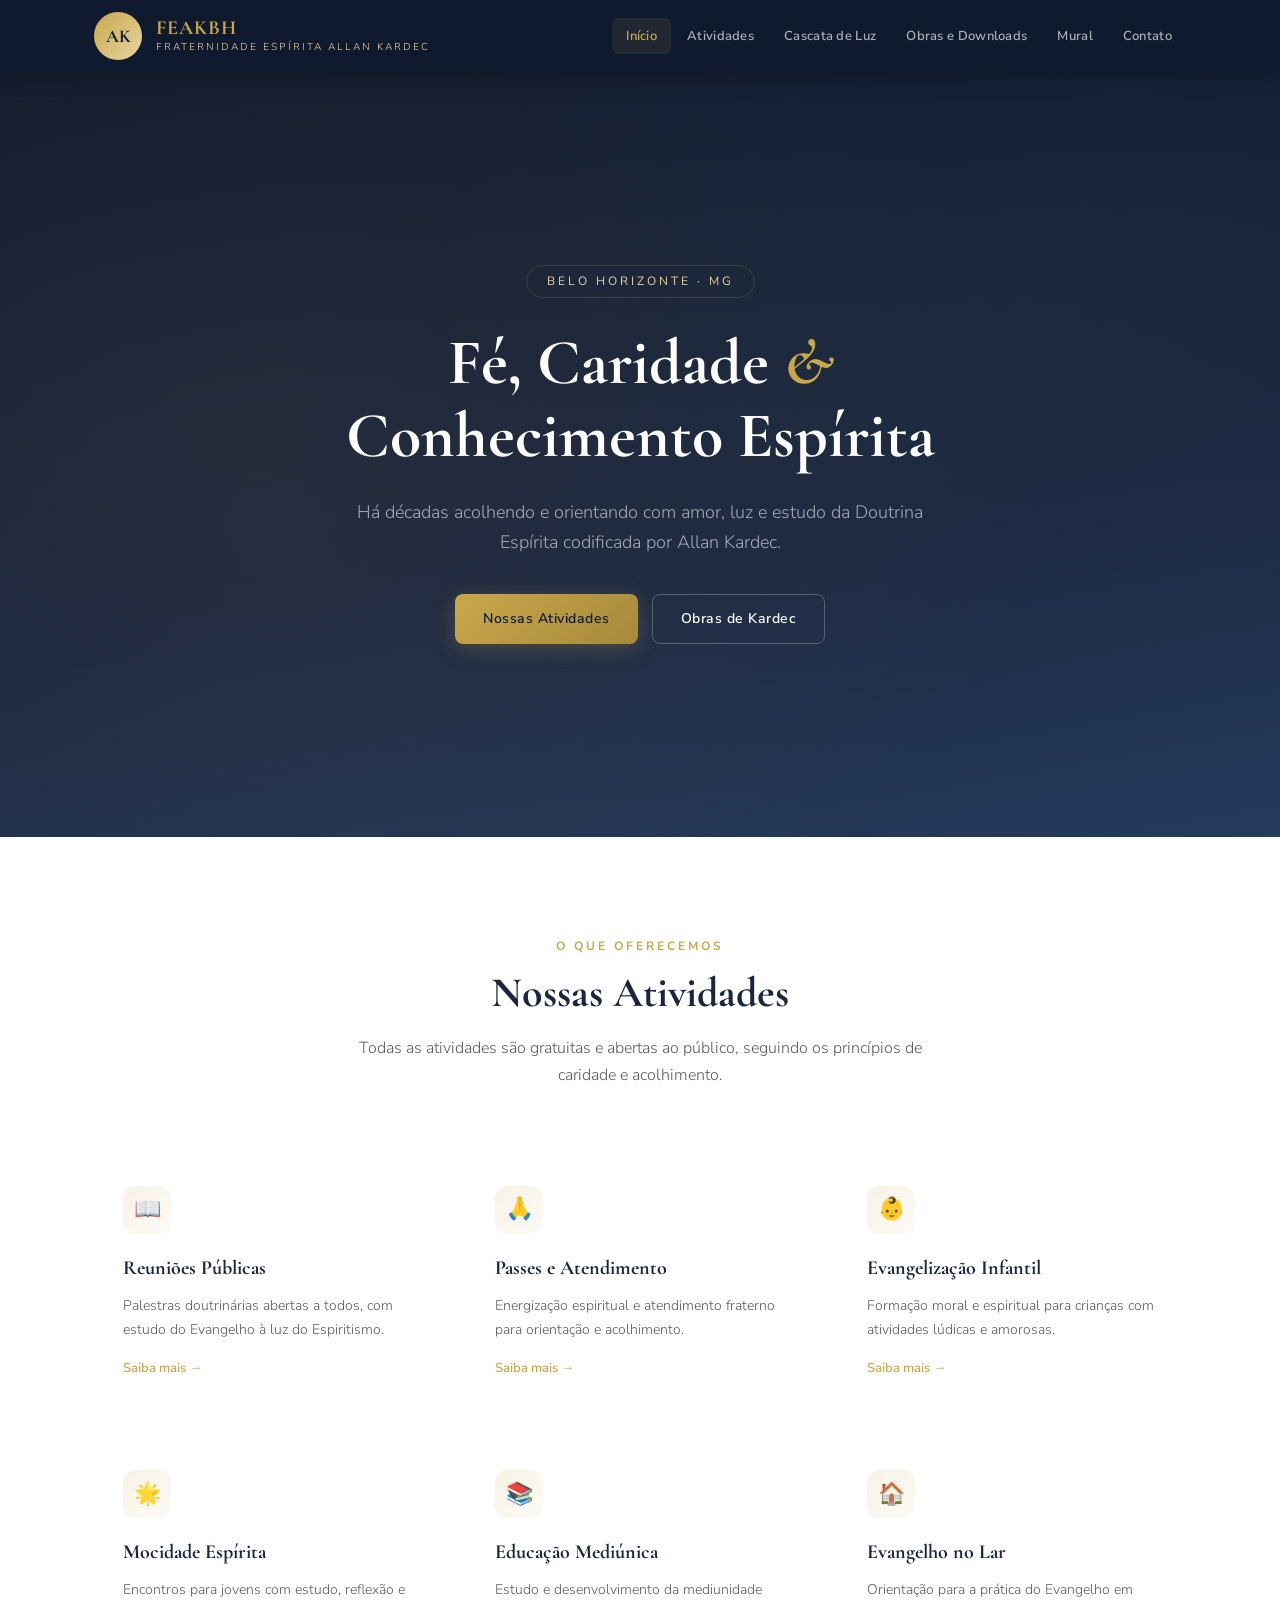
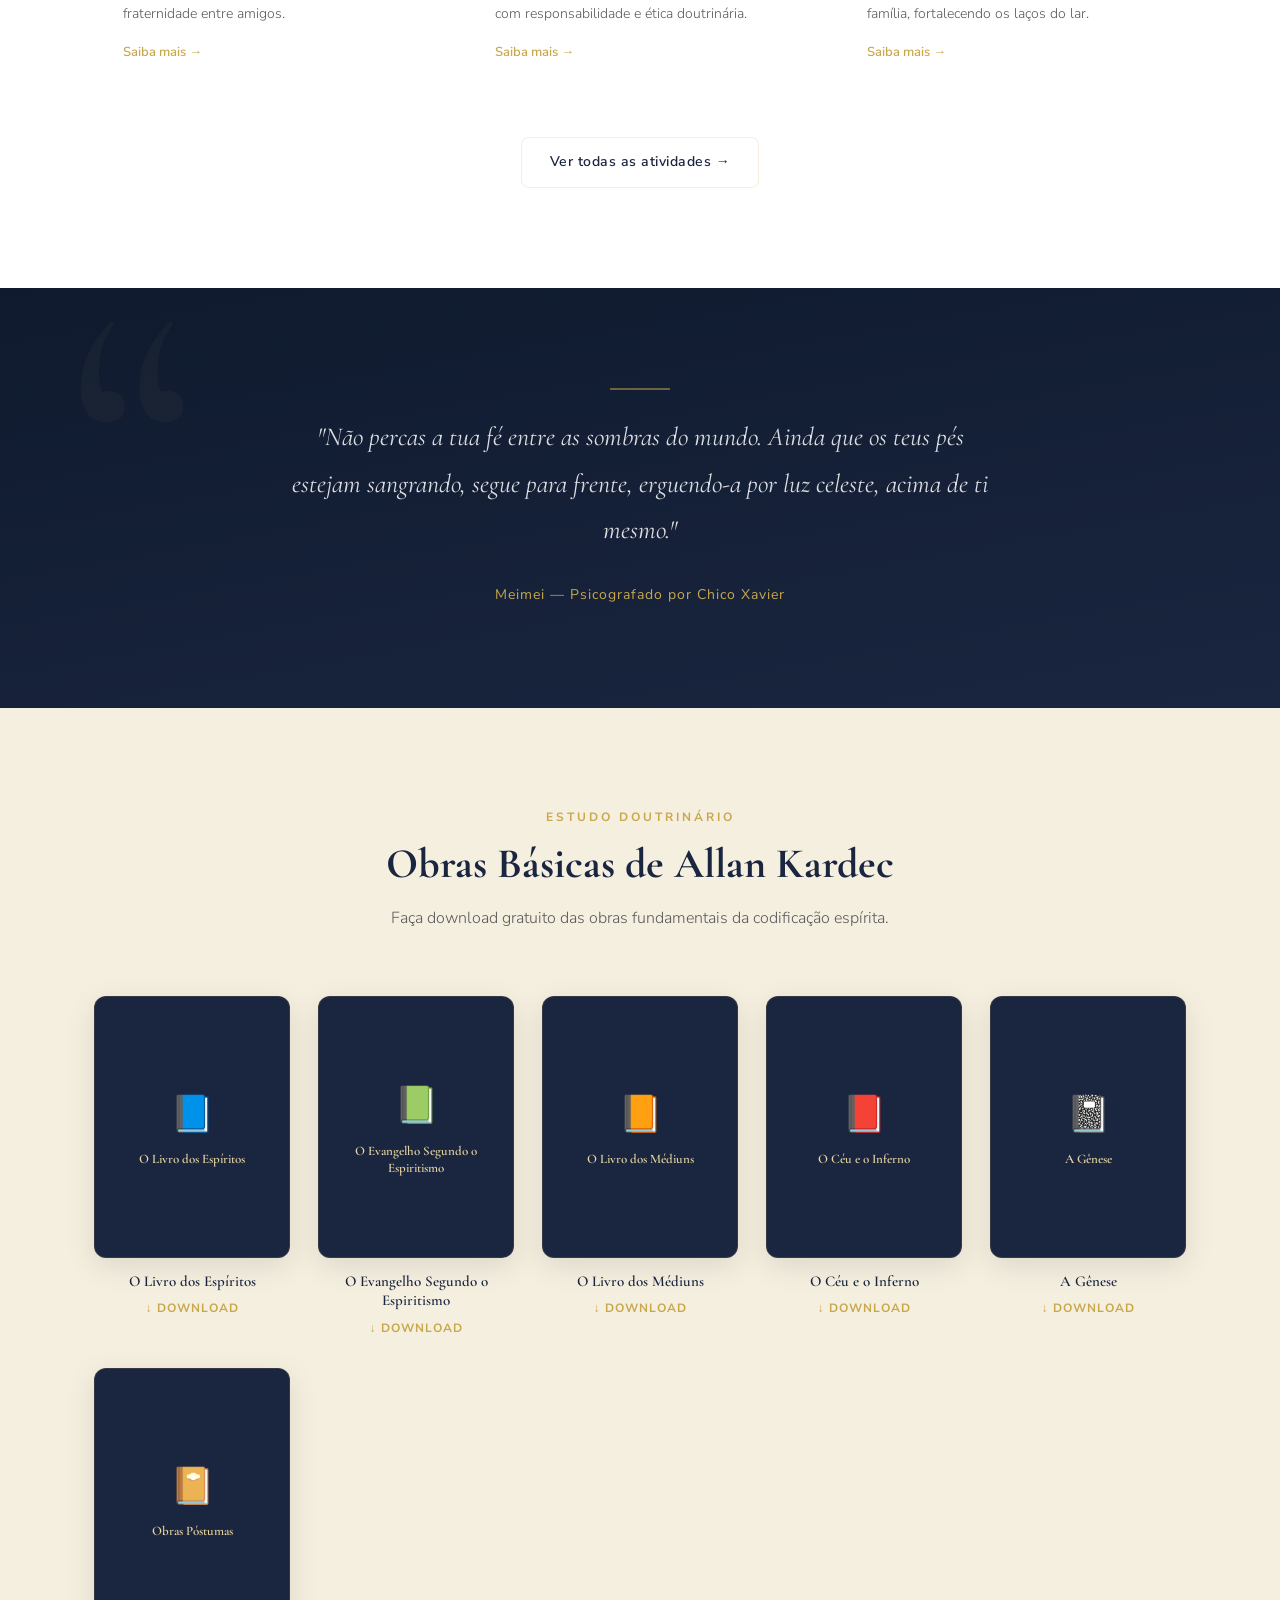
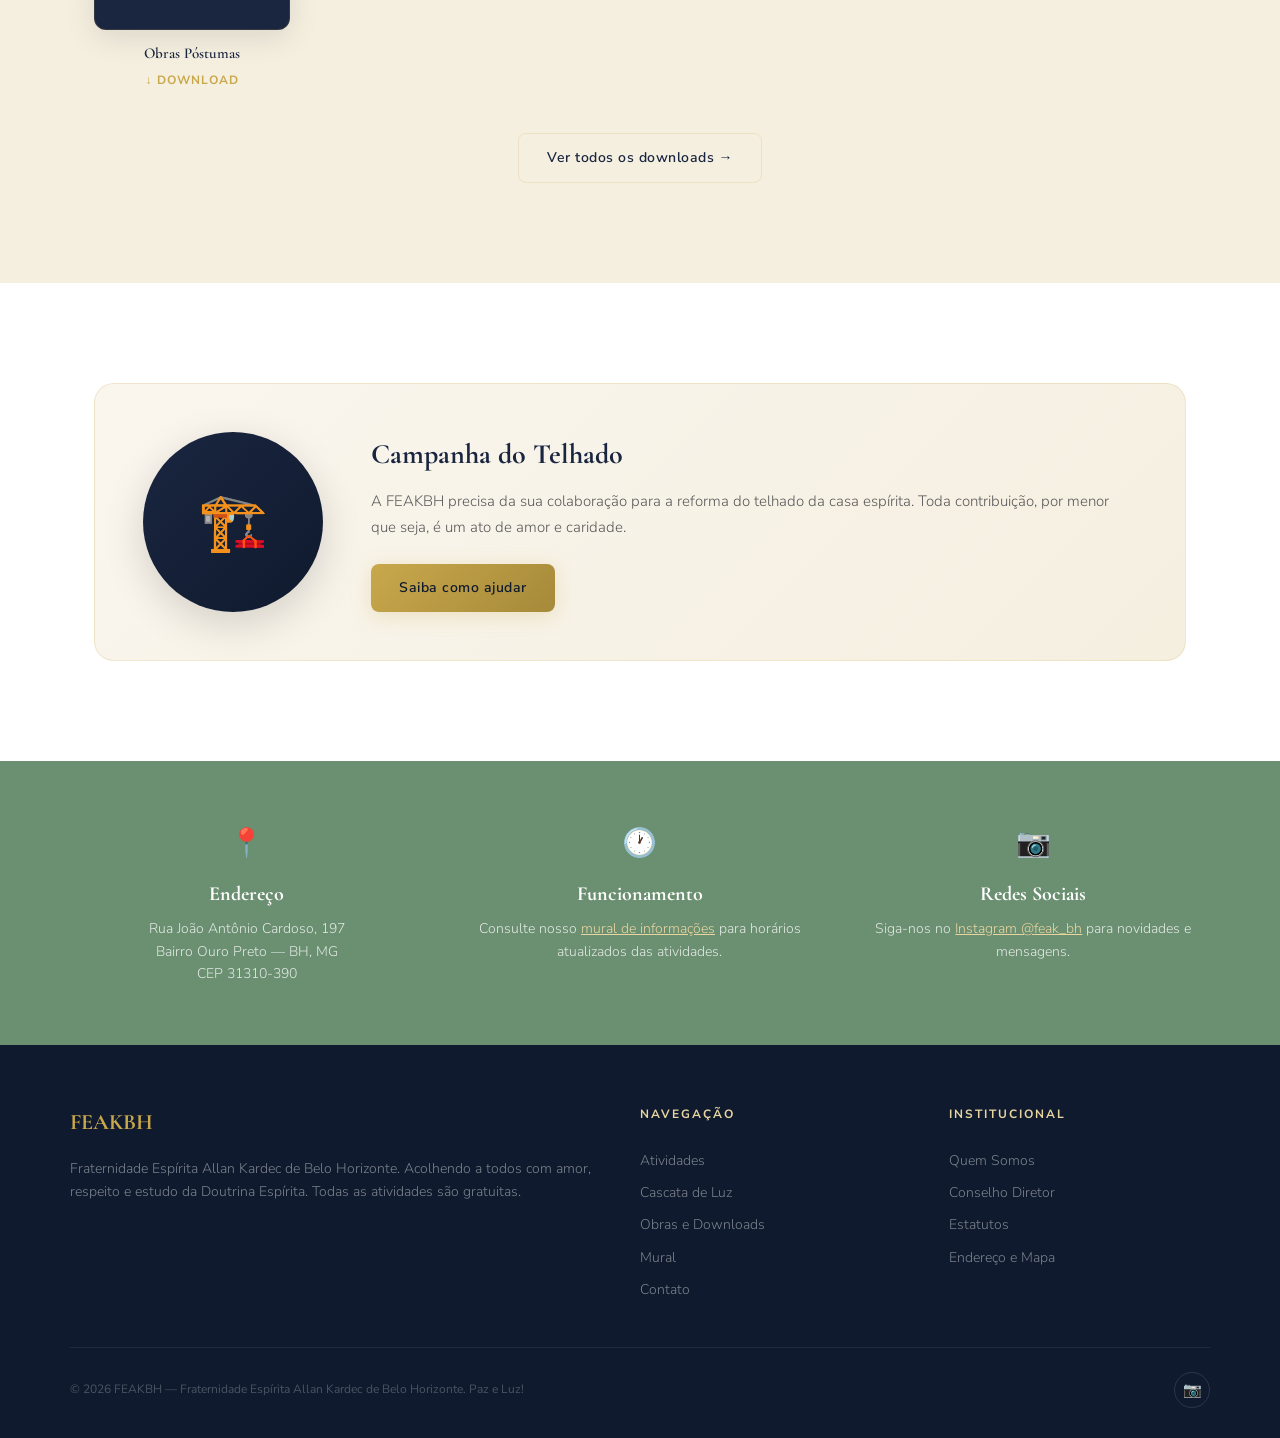
==== feakbh-site/index.html @ 579a1934 "Add files via upload" ====
<!DOCTYPE html>
<html lang="pt-BR">
<head>
  <meta charset="UTF-8">
  <meta name="viewport" content="width=device-width, initial-scale=1.0">
  <title>FEAKBH - Fraternidade Espírita Allan Kardec</title>
  <meta name="description" content="Fraternidade Espírita Allan Kardec de Belo Horizonte. Atividades gratuitas, estudo doutrinário, passes, atendimento fraterno e muito mais.">
  <link rel="stylesheet" href="css/style.css">
</head>
<body>

  <!-- HEADER -->
  <header>
    <div class="header-inner">
      <div class="logo-area">
        <a href="index.html">
          <div class="logo-circle">AK</div>
          <div class="logo-text">
            <h1>FEAKBH</h1>
            <span>Fraternidade Espírita Allan Kardec</span>
          </div>
        </a>
      </div>
      <nav class="nav-desktop">
        <a href="index.html" class="active">Início</a>
        <a href="pages/atividades.html">Atividades</a>
        <a href="pages/cascata-de-luz.html">Cascata de Luz</a>
        <a href="pages/downloads.html">Obras e Downloads</a>
        <a href="pages/mural.html">Mural</a>
        <a href="pages/contato.html">Contato</a>
      </nav>
      <button class="nav-toggle" aria-label="Menu">☰</button>
    </div>
    <nav class="nav-mobile">
      <a href="index.html">Início</a>
      <a href="pages/atividades.html">Atividades</a>
      <a href="pages/cascata-de-luz.html">Cascata de Luz</a>
      <a href="pages/downloads.html">Obras e Downloads</a>
      <a href="pages/mural.html">Mural</a>
      <a href="pages/contato.html">Contato</a>
    </nav>
  </header>

  <!-- HERO -->
  <section class="hero">
    <div class="hero-particles">
      <div class="particle" style="left:10%;animation-delay:0s"></div>
      <div class="particle" style="left:25%;animation-delay:1.5s"></div>
      <div class="particle" style="left:42%;animation-delay:3s"></div>
      <div class="particle" style="left:58%;animation-delay:0.8s"></div>
      <div class="particle" style="left:72%;animation-delay:2.5s"></div>
      <div class="particle" style="left:88%;animation-delay:4s"></div>
      <div class="particle" style="left:15%;animation-delay:5.5s"></div>
      <div class="particle" style="left:65%;animation-delay:6.5s"></div>
    </div>
    <div class="hero-content">
      <div class="hero-badge">Belo Horizonte · MG</div>
      <h2>Fé, Caridade <em>&</em><br>Conhecimento Espírita</h2>
      <p>Há décadas acolhendo e orientando com amor, luz e estudo da Doutrina Espírita codificada por Allan Kardec.</p>
      <div class="hero-actions">
        <a href="pages/atividades.html" class="btn btn-primary">Nossas Atividades</a>
        <a href="pages/downloads.html" class="btn btn-outline">Obras de Kardec</a>
      </div>
    </div>
  </section>

  <!-- ATIVIDADES RESUMO -->
  <section class="bg-white" id="atividades">
    <div class="container">
      <div class="section-header">
        <div class="section-label">O que oferecemos</div>
        <h2 class="section-title">Nossas Atividades</h2>
        <p class="section-subtitle">Todas as atividades são gratuitas e abertas ao público, seguindo os princípios de caridade e acolhimento.</p>
      </div>
      <div class="card-grid">
        <div class="card fade-in">
          <div class="card-icon">📖</div>
          <h3>Reuniões Públicas</h3>
          <p>Palestras doutrinárias abertas a todos, com estudo do Evangelho à luz do Espiritismo.</p>
          <a href="pages/atividades.html" class="card-link">Saiba mais →</a>
        </div>
        <div class="card fade-in">
          <div class="card-icon">🙏</div>
          <h3>Passes e Atendimento</h3>
          <p>Energização espiritual e atendimento fraterno para orientação e acolhimento.</p>
          <a href="pages/atividades.html" class="card-link">Saiba mais →</a>
        </div>
        <div class="card fade-in">
          <div class="card-icon">👶</div>
          <h3>Evangelização Infantil</h3>
          <p>Formação moral e espiritual para crianças com atividades lúdicas e amorosas.</p>
          <a href="pages/atividades.html" class="card-link">Saiba mais →</a>
        </div>
        <div class="card fade-in">
          <div class="card-icon">🌟</div>
          <h3>Mocidade Espírita</h3>
          <p>Encontros para jovens com estudo, reflexão e fraternidade entre amigos.</p>
          <a href="pages/atividades.html" class="card-link">Saiba mais →</a>
        </div>
        <div class="card fade-in">
          <div class="card-icon">📚</div>
          <h3>Educação Mediúnica</h3>
          <p>Estudo e desenvolvimento da mediunidade com responsabilidade e ética doutrinária.</p>
          <a href="pages/atividades.html" class="card-link">Saiba mais →</a>
        </div>
        <div class="card fade-in">
          <div class="card-icon">🏠</div>
          <h3>Evangelho no Lar</h3>
          <p>Orientação para a prática do Evangelho em família, fortalecendo os laços do lar.</p>
          <a href="pages/atividades.html" class="card-link">Saiba mais →</a>
        </div>
      </div>
      <div class="text-center mt-40">
        <a href="pages/atividades.html" class="btn btn-outline-dark">Ver todas as atividades →</a>
      </div>
    </div>
  </section>

  <!-- MENSAGEM -->
  <section class="quote-section">
    <div class="quote-content">
      <div class="quote-divider"></div>
      <blockquote>
        "Não percas a tua fé entre as sombras do mundo. Ainda que os teus pés estejam sangrando, segue para frente, erguendo-a por luz celeste, acima de ti mesmo."
      </blockquote>
      <cite>Meimei — Psicografado por Chico Xavier</cite>
    </div>
  </section>

  <!-- OBRAS DESTAQUE -->
  <section class="bg-cream-warm" id="obras">
    <div class="container">
      <div class="section-header">
        <div class="section-label">Estudo Doutrinário</div>
        <h2 class="section-title">Obras Básicas de Allan Kardec</h2>
        <p class="section-subtitle">Faça download gratuito das obras fundamentais da codificação espírita.</p>
      </div>
      <div class="books-grid">
        <div class="book-card fade-in">
          <div class="book-cover"><div class="book-placeholder">📘</div><span>O Livro dos Espíritos</span></div>
          <h4>O Livro dos Espíritos</h4>
          <a href="https://feakbh.com/Download/135.pdf" class="download-link" download>↓ Download</a>
        </div>
        <div class="book-card fade-in">
          <div class="book-cover"><div class="book-placeholder">📗</div><span>O Evangelho Segundo o Espiritismo</span></div>
          <h4>O Evangelho Segundo o Espiritismo</h4>
          <a href="https://feakbh.com/Download/evangelho-guillon.pdf" class="download-link" download>↓ Download</a>
        </div>
        <div class="book-card fade-in">
          <div class="book-cover"><div class="book-placeholder">📙</div><span>O Livro dos Médiuns</span></div>
          <h4>O Livro dos Médiuns</h4>
          <a href="https://feakbh.com/Download/136.pdf" class="download-link" download>↓ Download</a>
        </div>
        <div class="book-card fade-in">
          <div class="book-cover"><div class="book-placeholder">📕</div><span>O Céu e o Inferno</span></div>
          <h4>O Céu e o Inferno</h4>
          <a href="https://feakbh.com/Download/ci.pdf" class="download-link" download>↓ Download</a>
        </div>
        <div class="book-card fade-in">
          <div class="book-cover"><div class="book-placeholder">📓</div><span>A Gênese</span></div>
          <h4>A Gênese</h4>
          <a href="https://feakbh.com/Download/ge.pdf" class="download-link" download>↓ Download</a>
        </div>
        <div class="book-card fade-in">
          <div class="book-cover"><div class="book-placeholder">📔</div><span>Obras Póstumas</span></div>
          <h4>Obras Póstumas</h4>
          <a href="https://feakbh.com/Download/op.pdf" class="download-link" download>↓ Download</a>
        </div>
      </div>
      <div class="text-center mt-40">
        <a href="pages/downloads.html" class="btn btn-outline-dark">Ver todos os downloads →</a>
      </div>
    </div>
  </section>

  <!-- CAMPANHA -->
  <section class="bg-white">
    <div class="container">
      <div class="campanha-box fade-in">
        <div class="campanha-visual">🏗️</div>
        <div class="campanha-info">
          <h3>Campanha do Telhado</h3>
          <p>A FEAKBH precisa da sua colaboração para a reforma do telhado da casa espírita. Toda contribuição, por menor que seja, é um ato de amor e caridade.</p>
          <a href="https://feakbh.com/CampanhaTelhado.html" class="btn btn-primary">Saiba como ajudar</a>
        </div>
      </div>
    </div>
  </section>

  <!-- INFO BAR -->
  <section class="info-bar">
    <div class="info-grid">
      <div class="info-item">
        <div class="info-icon">📍</div>
        <h4>Endereço</h4>
        <p>Rua João Antônio Cardoso, 197<br>Bairro Ouro Preto — BH, MG<br>CEP 31310-390</p>
      </div>
      <div class="info-item">
        <div class="info-icon">🕐</div>
        <h4>Funcionamento</h4>
        <p>Consulte nosso <a href="pages/mural.html">mural de informações</a> para horários atualizados das atividades.</p>
      </div>
      <div class="info-item">
        <div class="info-icon">📷</div>
        <h4>Redes Sociais</h4>
        <p>Siga-nos no <a href="https://www.instagram.com/feak_bh/" target="_blank" rel="noopener">Instagram @feak_bh</a> para novidades e mensagens.</p>
      </div>
    </div>
  </section>

  <!-- FOOTER -->
  <footer>
    <div class="footer-grid">
      <div class="footer-about">
        <h3>FEAKBH</h3>
        <p>Fraternidade Espírita Allan Kardec de Belo Horizonte. Acolhendo a todos com amor, respeito e estudo da Doutrina Espírita. Todas as atividades são gratuitas.</p>
      </div>
      <div class="footer-col">
        <h4>Navegação</h4>
        <a href="pages/atividades.html">Atividades</a>
        <a href="pages/cascata-de-luz.html">Cascata de Luz</a>
        <a href="pages/downloads.html">Obras e Downloads</a>
        <a href="pages/mural.html">Mural</a>
        <a href="pages/contato.html">Contato</a>
      </div>
      <div class="footer-col">
        <h4>Institucional</h4>
        <a href="https://feakbh.com/11QuemSomos.html">Quem Somos</a>
        <a href="https://feakbh.com/14ConsD.html">Conselho Diretor</a>
        <a href="https://feakbh.com/13EstatutoseReg.html">Estatutos</a>
        <a href="https://feakbh.com/319End.html">Endereço e Mapa</a>
      </div>
    </div>
    <div class="footer-bottom">
      <p>© 2026 FEAKBH — Fraternidade Espírita Allan Kardec de Belo Horizonte. Paz e Luz!</p>
      <div class="footer-social">
        <a href="https://www.instagram.com/feak_bh/" target="_blank" rel="noopener" aria-label="Instagram">📷</a>
      </div>
    </div>
  </footer>

  <script src="js/main.js"></script>
</body>
</html>
---- feakbh-site/css/style.css ----
/* ============================================================
   FEAKBH - Fraternidade Espírita Allan Kardec
   Design System & Global Styles
   ============================================================ */

@import url('https://fonts.googleapis.com/css2?family=Cormorant+Garamond:ital,wght@0,400;0,600;0,700;1,400&family=Nunito+Sans:opsz,wght@6..12,300;6..12,400;6..12,600;6..12,700&display=swap');

:root {
  --gold: #C9A84C;
  --gold-light: #E8D5A0;
  --gold-dark: #A68A3A;
  --navy: #1A2640;
  --navy-deep: #0F1A2E;
  --navy-light: #243B5C;
  --cream: #FAF6EE;
  --cream-warm: #F5EFE0;
  --text-dark: #2C2C2C;
  --text-mid: #5A5A5A;
  --text-light: #8A8A8A;
  --white: #FFFFFF;
  --sage: #6B8F71;
  --sage-light: #E8F0E9;
  --border: rgba(201, 168, 76, 0.2);
  --shadow-sm: 0 2px 8px rgba(0,0,0,0.06);
  --shadow-md: 0 8px 30px rgba(0,0,0,0.1);
  --shadow-lg: 0 12px 40px rgba(0,0,0,0.15);
  --radius-sm: 8px;
  --radius-md: 12px;
  --radius-lg: 20px;
  --max-width: 1140px;
}

/* ===== RESET & BASE ===== */
*, *::before, *::after { margin: 0; padding: 0; box-sizing: border-box; }

body {
  font-family: 'Nunito Sans', sans-serif;
  color: var(--text-dark);
  background: var(--cream);
  overflow-x: hidden;
  line-height: 1.6;
}

a { color: inherit; text-decoration: none; transition: color 0.3s; }
img { max-width: 100%; height: auto; display: block; }
.container { max-width: var(--max-width); margin: 0 auto; padding: 0 24px; }

/* ===== TYPOGRAPHY ===== */
.serif { font-family: 'Cormorant Garamond', serif; }
.section-label {
  font-size: 12px; font-weight: 700; letter-spacing: 3px;
  text-transform: uppercase; color: var(--gold); margin-bottom: 12px;
}
.section-title {
  font-family: 'Cormorant Garamond', serif;
  font-size: clamp(28px, 4vw, 42px);
  font-weight: 700; color: var(--navy); line-height: 1.2;
}
.section-subtitle {
  font-size: 16px; color: var(--text-mid); margin-top: 16px;
  max-width: 600px; margin-left: auto; margin-right: auto;
  line-height: 1.7; font-weight: 300;
}
.section-header { text-align: center; margin-bottom: 64px; }

/* ===== HEADER ===== */
header {
  background: var(--navy-deep);
  position: sticky; top: 0; z-index: 100;
  box-shadow: 0 2px 20px rgba(0,0,0,0.3);
}

.header-inner {
  display: flex; align-items: center; justify-content: space-between;
  max-width: var(--max-width); margin: 0 auto; padding: 12px 24px;
}

.logo-area { display: flex; align-items: center; gap: 14px; }
.logo-area a { display: flex; align-items: center; gap: 14px; }

.logo-circle {
  width: 48px; height: 48px; border-radius: 50%;
  background: linear-gradient(135deg, var(--gold), var(--gold-light));
  display: flex; align-items: center; justify-content: center;
  font-family: 'Cormorant Garamond', serif;
  font-weight: 700; font-size: 18px; color: var(--navy-deep); flex-shrink: 0;
}

.logo-text h1 {
  font-family: 'Cormorant Garamond', serif;
  font-size: 20px; font-weight: 700; color: var(--gold); line-height: 1.1; letter-spacing: 1px;
}
.logo-text span {
  font-size: 10px; color: var(--gold-light); font-weight: 300;
  letter-spacing: 2px; text-transform: uppercase; display: block;
}

/* Nav Desktop */
.nav-desktop { display: flex; gap: 2px; }
.nav-desktop a {
  color: rgba(255,255,255,0.65); font-size: 13px; font-weight: 600;
  padding: 8px 14px; border-radius: 6px; transition: all 0.3s; letter-spacing: 0.3px;
}
.nav-desktop a:hover, .nav-desktop a.active {
  color: var(--gold); background: rgba(201,168,76,0.1);
}

/* Nav Mobile */
.nav-toggle {
  display: none; background: none; border: none;
  color: var(--gold); font-size: 26px; cursor: pointer; padding: 4px;
}
.nav-mobile {
  display: none; background: var(--navy-deep);
  border-top: 1px solid rgba(255,255,255,0.08); padding: 16px 24px;
}
.nav-mobile.open { display: block; }
.nav-mobile a {
  display: block; color: rgba(255,255,255,0.7); font-size: 15px;
  padding: 12px 0; border-bottom: 1px solid rgba(255,255,255,0.05);
  font-weight: 400;
}
.nav-mobile a:hover { color: var(--gold); }

/* ===== BUTTONS ===== */
.btn {
  display: inline-flex; align-items: center; gap: 8px;
  padding: 13px 28px; border-radius: var(--radius-sm);
  font-size: 14px; font-weight: 600; cursor: pointer;
  border: none; letter-spacing: 0.5px; transition: all 0.3s;
  text-decoration: none;
}
.btn-primary {
  background: linear-gradient(135deg, var(--gold), var(--gold-dark));
  color: var(--navy-deep); box-shadow: 0 4px 20px rgba(201,168,76,0.25);
}
.btn-primary:hover {
  transform: translateY(-2px); box-shadow: 0 8px 30px rgba(201,168,76,0.35);
}
.btn-outline {
  background: transparent; border: 1.5px solid rgba(255,255,255,0.25); color: var(--white);
}
.btn-outline:hover { border-color: var(--gold); color: var(--gold); }
.btn-outline-dark {
  background: transparent; border: 1.5px solid var(--border); color: var(--navy);
}
.btn-outline-dark:hover { border-color: var(--gold); color: var(--gold); }
.btn-sm { padding: 10px 20px; font-size: 13px; }

/* ===== HERO ===== */
.hero {
  position: relative; min-height: 85vh;
  display: flex; align-items: center; justify-content: center;
  background: linear-gradient(170deg, var(--navy-deep) 0%, var(--navy) 60%, var(--navy-light) 100%);
  overflow: hidden;
}
.hero::before {
  content: ''; position: absolute; inset: 0;
  background:
    radial-gradient(ellipse 800px 600px at 20% 50%, rgba(201,168,76,0.08), transparent),
    radial-gradient(ellipse 600px 400px at 80% 30%, rgba(107,143,113,0.06), transparent);
}
.hero-content {
  position: relative; text-align: center; max-width: 800px; padding: 40px 24px;
  animation: fadeInUp 1s ease-out;
}
.hero-badge {
  display: inline-block; padding: 6px 20px;
  border: 1px solid var(--border); border-radius: 30px;
  font-size: 12px; color: var(--gold-light); letter-spacing: 3px;
  text-transform: uppercase; margin-bottom: 28px;
  animation: fadeInUp 1s ease-out 0.2s both;
}
.hero h2 {
  font-family: 'Cormorant Garamond', serif;
  font-size: clamp(36px, 6vw, 64px); font-weight: 700;
  color: var(--white); line-height: 1.15; margin-bottom: 24px;
  animation: fadeInUp 1s ease-out 0.3s both;
}
.hero h2 em { font-style: italic; color: var(--gold); }
.hero p {
  font-size: 18px; color: rgba(255,255,255,0.6); line-height: 1.7;
  max-width: 580px; margin: 0 auto 36px; font-weight: 300;
  animation: fadeInUp 1s ease-out 0.5s both;
}
.hero-actions {
  display: flex; gap: 14px; justify-content: center; flex-wrap: wrap;
  animation: fadeInUp 1s ease-out 0.6s both;
}

/* Particles */
.hero-particles { position: absolute; inset: 0; overflow: hidden; }
.particle {
  position: absolute; width: 3px; height: 3px;
  background: var(--gold); border-radius: 50%; opacity: 0;
  animation: float-up 9s infinite;
}
@keyframes float-up {
  0% { opacity: 0; transform: translateY(100vh) scale(0); }
  15% { opacity: 0.5; }
  85% { opacity: 0.2; }
  100% { opacity: 0; transform: translateY(-20vh) scale(1); }
}
@keyframes fadeInUp {
  from { opacity: 0; transform: translateY(30px); }
  to { opacity: 1; transform: translateY(0); }
}

/* ===== PAGE HERO (subpages) ===== */
.page-hero {
  background: linear-gradient(170deg, var(--navy-deep), var(--navy));
  padding: 100px 24px 60px; text-align: center;
}
.page-hero h2 {
  font-family: 'Cormorant Garamond', serif;
  font-size: clamp(32px, 5vw, 48px); font-weight: 700;
  color: var(--white); margin-bottom: 12px;
}
.page-hero p { font-size: 16px; color: rgba(255,255,255,0.55); font-weight: 300; }
.breadcrumb {
  font-size: 13px; color: rgba(255,255,255,0.4); margin-bottom: 20px;
}
.breadcrumb a { color: var(--gold-light); }
.breadcrumb a:hover { color: var(--gold); }

/* ===== CARDS GRID ===== */
.card-grid {
  display: grid; grid-template-columns: repeat(auto-fill, minmax(300px, 1fr));
  gap: 24px;
}
.card {
  background: var(--white); border-radius: var(--radius-md);
  padding: 32px 28px; transition: all 0.4s; border: 1px solid transparent;
  position: relative; overflow: hidden;
}
.card::before {
  content: ''; position: absolute; top: 0; left: 0;
  width: 4px; height: 0;
  background: linear-gradient(180deg, var(--gold), var(--sage));
  transition: height 0.4s; border-radius: 0 0 4px 0;
}
.card:hover {
  transform: translateY(-4px); box-shadow: var(--shadow-md); border-color: var(--border);
}
.card:hover::before { height: 100%; }
.card-icon {
  width: 48px; height: 48px; border-radius: 12px;
  display: flex; align-items: center; justify-content: center;
  font-size: 22px; margin-bottom: 18px;
  background: linear-gradient(135deg, rgba(201,168,76,0.15), rgba(201,168,76,0.05));
}
.card h3 {
  font-family: 'Cormorant Garamond', serif;
  font-size: 20px; font-weight: 700; color: var(--navy); margin-bottom: 10px;
}
.card p { font-size: 14px; color: var(--text-mid); line-height: 1.7; font-weight: 300; }
.card-link {
  display: inline-flex; align-items: center; gap: 6px;
  margin-top: 16px; font-size: 13px; font-weight: 600;
  color: var(--gold); transition: gap 0.3s;
}
.card-link:hover { gap: 10px; }

/* ===== DOWNLOADS / BOOKS GRID ===== */
.books-grid {
  display: grid; grid-template-columns: repeat(auto-fill, minmax(180px, 1fr));
  gap: 28px;
}
.book-card { text-align: center; transition: transform 0.3s; }
.book-card:hover { transform: translateY(-6px); }
.book-cover {
  width: 100%; aspect-ratio: 3/4; border-radius: var(--radius-md);
  background: var(--navy); display: flex; flex-direction: column;
  align-items: center; justify-content: center; padding: 20px;
  margin-bottom: 14px; box-shadow: var(--shadow-md);
  border: 1px solid rgba(201,168,76,0.15); position: relative; overflow: hidden;
}
.book-cover img {
  width: 100%; height: 100%; object-fit: cover; position: absolute; inset: 0;
  border-radius: var(--radius-md);
}
.book-cover .book-placeholder {
  font-size: 36px; margin-bottom: 8px; position: relative; z-index: 1;
}
.book-cover span {
  font-family: 'Cormorant Garamond', serif;
  font-size: 13px; font-weight: 600; color: var(--gold-light);
  text-align: center; line-height: 1.3; position: relative; z-index: 1;
}
.book-card h4 {
  font-family: 'Cormorant Garamond', serif;
  font-size: 15px; font-weight: 600; color: var(--navy); line-height: 1.3;
}
.book-card .download-link {
  display: inline-block; margin-top: 8px; font-size: 12px; font-weight: 700;
  color: var(--gold); letter-spacing: 1px; text-transform: uppercase;
}
.book-card .download-link:hover { color: var(--gold-dark); text-decoration: underline; }

/* ===== QUOTE / MENSAGEM ===== */
.quote-section {
  background: linear-gradient(170deg, var(--navy-deep), var(--navy));
  padding: 100px 24px; position: relative; overflow: hidden;
}
.quote-section::before {
  content: '\201C'; position: absolute; top: -40px; left: 5%;
  font-family: 'Cormorant Garamond', serif;
  font-size: 400px; color: rgba(201,168,76,0.04); line-height: 1;
}
.quote-content {
  max-width: 700px; margin: 0 auto; text-align: center; position: relative;
}
.quote-divider { width: 60px; height: 2px; background: var(--gold); margin: 0 auto 24px; opacity: 0.5; }
.quote-content blockquote {
  font-family: 'Cormorant Garamond', serif;
  font-size: clamp(20px, 3vw, 26px); font-style: italic;
  color: rgba(255,255,255,0.85); line-height: 1.8; margin-bottom: 28px;
}
.quote-content cite {
  font-style: normal; font-size: 14px; color: var(--gold); letter-spacing: 1px;
}

/* ===== MURAL / AVISOS ===== */
.mural-grid {
  display: grid; grid-template-columns: repeat(auto-fill, minmax(320px, 1fr));
  gap: 24px;
}
.mural-card {
  background: var(--white); border-radius: var(--radius-md);
  overflow: hidden; border: 1px solid rgba(0,0,0,0.06);
  transition: all 0.3s;
}
.mural-card:hover { box-shadow: var(--shadow-md); transform: translateY(-3px); }
.mural-card img {
  width: 100%; aspect-ratio: 16/10; object-fit: cover;
}
.mural-card-body { padding: 24px; }
.mural-card .mural-date {
  font-size: 12px; color: var(--text-light); font-weight: 600;
  letter-spacing: 1px; text-transform: uppercase; margin-bottom: 8px;
}
.mural-card h3 {
  font-family: 'Cormorant Garamond', serif;
  font-size: 20px; font-weight: 700; color: var(--navy); margin-bottom: 10px; line-height: 1.3;
}
.mural-card p {
  font-size: 14px; color: var(--text-mid); line-height: 1.7; font-weight: 300;
}

/* ===== ARTIGOS / CASCATA DE LUZ ===== */
.artigo-list { display: flex; flex-direction: column; gap: 20px; }
.artigo-item {
  display: flex; gap: 24px; align-items: flex-start;
  background: var(--white); border-radius: var(--radius-md);
  padding: 28px; border: 1px solid rgba(0,0,0,0.05); transition: all 0.3s;
}
.artigo-item:hover { box-shadow: var(--shadow-sm); border-color: var(--border); }
.artigo-number {
  font-family: 'Cormorant Garamond', serif;
  font-size: 36px; font-weight: 700; color: var(--gold-light);
  line-height: 1; flex-shrink: 0; min-width: 50px; text-align: center;
}
.artigo-item h3 {
  font-family: 'Cormorant Garamond', serif;
  font-size: 19px; font-weight: 700; color: var(--navy); margin-bottom: 6px;
}
.artigo-item .artigo-author {
  font-size: 13px; color: var(--text-light); margin-bottom: 10px;
}
.artigo-item p {
  font-size: 14px; color: var(--text-mid); line-height: 1.7; font-weight: 300;
}

/* ===== INFO BAR ===== */
.info-bar { background: var(--sage); padding: 60px 24px; }
.info-grid {
  display: grid; grid-template-columns: repeat(auto-fit, minmax(240px, 1fr));
  gap: 40px; max-width: var(--max-width); margin: 0 auto;
}
.info-item { text-align: center; }
.info-item .info-icon { font-size: 28px; margin-bottom: 12px; }
.info-item h4 {
  font-family: 'Cormorant Garamond', serif;
  font-size: 20px; font-weight: 700; color: var(--white); margin-bottom: 8px;
}
.info-item p { font-size: 14px; color: rgba(255,255,255,0.8); line-height: 1.6; font-weight: 300; }
.info-item a { color: var(--gold-light); text-decoration: underline; }

/* ===== CAMPANHA DESTAQUE ===== */
.campanha-box {
  display: flex; align-items: center; gap: 48px;
  background: linear-gradient(135deg, var(--cream), var(--cream-warm));
  border-radius: var(--radius-lg); padding: 48px;
  border: 1px solid var(--border);
}
.campanha-visual {
  flex-shrink: 0; width: 180px; height: 180px; border-radius: 50%;
  background: linear-gradient(135deg, var(--navy), var(--navy-deep));
  display: flex; align-items: center; justify-content: center;
  font-size: 56px; box-shadow: var(--shadow-lg);
}
.campanha-info h3 {
  font-family: 'Cormorant Garamond', serif;
  font-size: 28px; font-weight: 700; color: var(--navy); margin-bottom: 12px;
}
.campanha-info p {
  font-size: 15px; color: var(--text-mid); line-height: 1.7;
  margin-bottom: 24px; font-weight: 300;
}

/* ===== FOOTER ===== */
footer { background: var(--navy-deep); padding: 60px 24px 30px; }
.footer-grid {
  display: grid; grid-template-columns: 2fr 1fr 1fr;
  gap: 48px; max-width: var(--max-width); margin: 0 auto;
}
.footer-about h3 {
  font-family: 'Cormorant Garamond', serif;
  font-size: 22px; font-weight: 700; color: var(--gold); margin-bottom: 16px;
}
.footer-about p {
  font-size: 14px; color: rgba(255,255,255,0.45); line-height: 1.7; font-weight: 300;
}
.footer-col h4 {
  font-size: 12px; font-weight: 700; color: var(--gold-light);
  letter-spacing: 2px; text-transform: uppercase; margin-bottom: 20px;
}
.footer-col a {
  display: block; font-size: 14px; color: rgba(255,255,255,0.45);
  padding: 5px 0; font-weight: 300;
}
.footer-col a:hover { color: var(--gold); }
.footer-bottom {
  max-width: var(--max-width); margin: 40px auto 0; padding-top: 24px;
  border-top: 1px solid rgba(255,255,255,0.07);
  display: flex; justify-content: space-between; align-items: center;
}
.footer-bottom p { font-size: 12px; color: rgba(255,255,255,0.25); }
.footer-social { display: flex; gap: 10px; }
.footer-social a {
  width: 36px; height: 36px; border-radius: 50%;
  border: 1px solid rgba(255,255,255,0.12);
  display: flex; align-items: center; justify-content: center;
  font-size: 15px; transition: all 0.3s;
}
.footer-social a:hover { border-color: var(--gold); background: rgba(201,168,76,0.1); }

/* ===== UTILITIES ===== */
section { padding: 100px 24px; }
.bg-white { background: var(--white); }
.bg-cream { background: var(--cream); }
.bg-cream-warm { background: var(--cream-warm); }
.text-center { text-align: center; }
.mt-40 { margin-top: 40px; }
.mb-40 { margin-bottom: 40px; }

/* ===== ANIMATIONS ===== */
.fade-in {
  opacity: 0; transform: translateY(25px);
  transition: opacity 0.6s ease, transform 0.6s ease;
}
.fade-in.visible { opacity: 1; transform: translateY(0); }

/* ===== RESPONSIVE ===== */
@media (max-width: 768px) {
  .nav-desktop { display: none; }
  .nav-toggle { display: block; }
  .hero { min-height: 70vh; }
  .campanha-box { flex-direction: column; text-align: center; padding: 32px; }
  .campanha-visual { width: 120px; height: 120px; font-size: 44px; }
  .footer-grid { grid-template-columns: 1fr; gap: 32px; }
  .footer-bottom { flex-direction: column; gap: 14px; text-align: center; }
  section { padding: 64px 16px; }
  .artigo-item { flex-direction: column; gap: 12px; }
  .artigo-number { min-width: auto; text-align: left; }
  .card-grid { grid-template-columns: 1fr; }
  .books-grid { grid-template-columns: repeat(2, 1fr); gap: 16px; }
  .mural-grid { grid-template-columns: 1fr; }
}
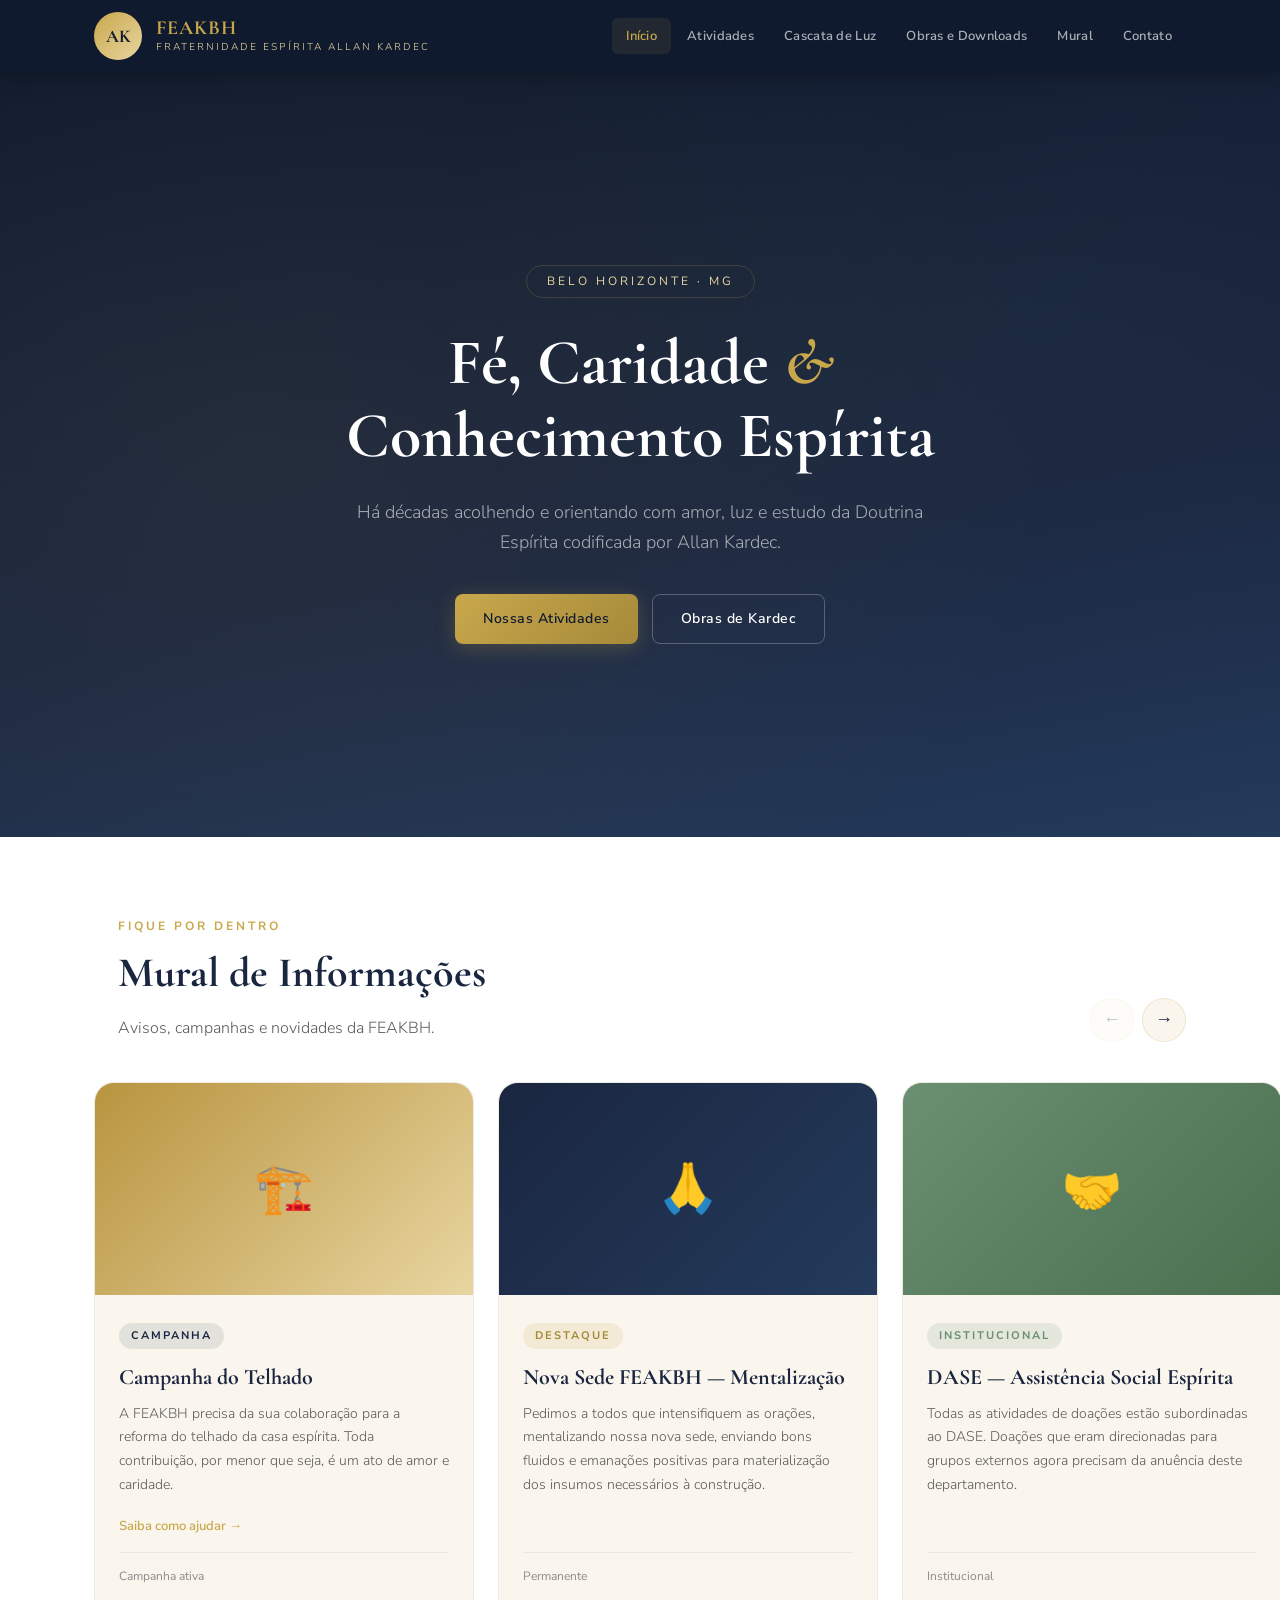
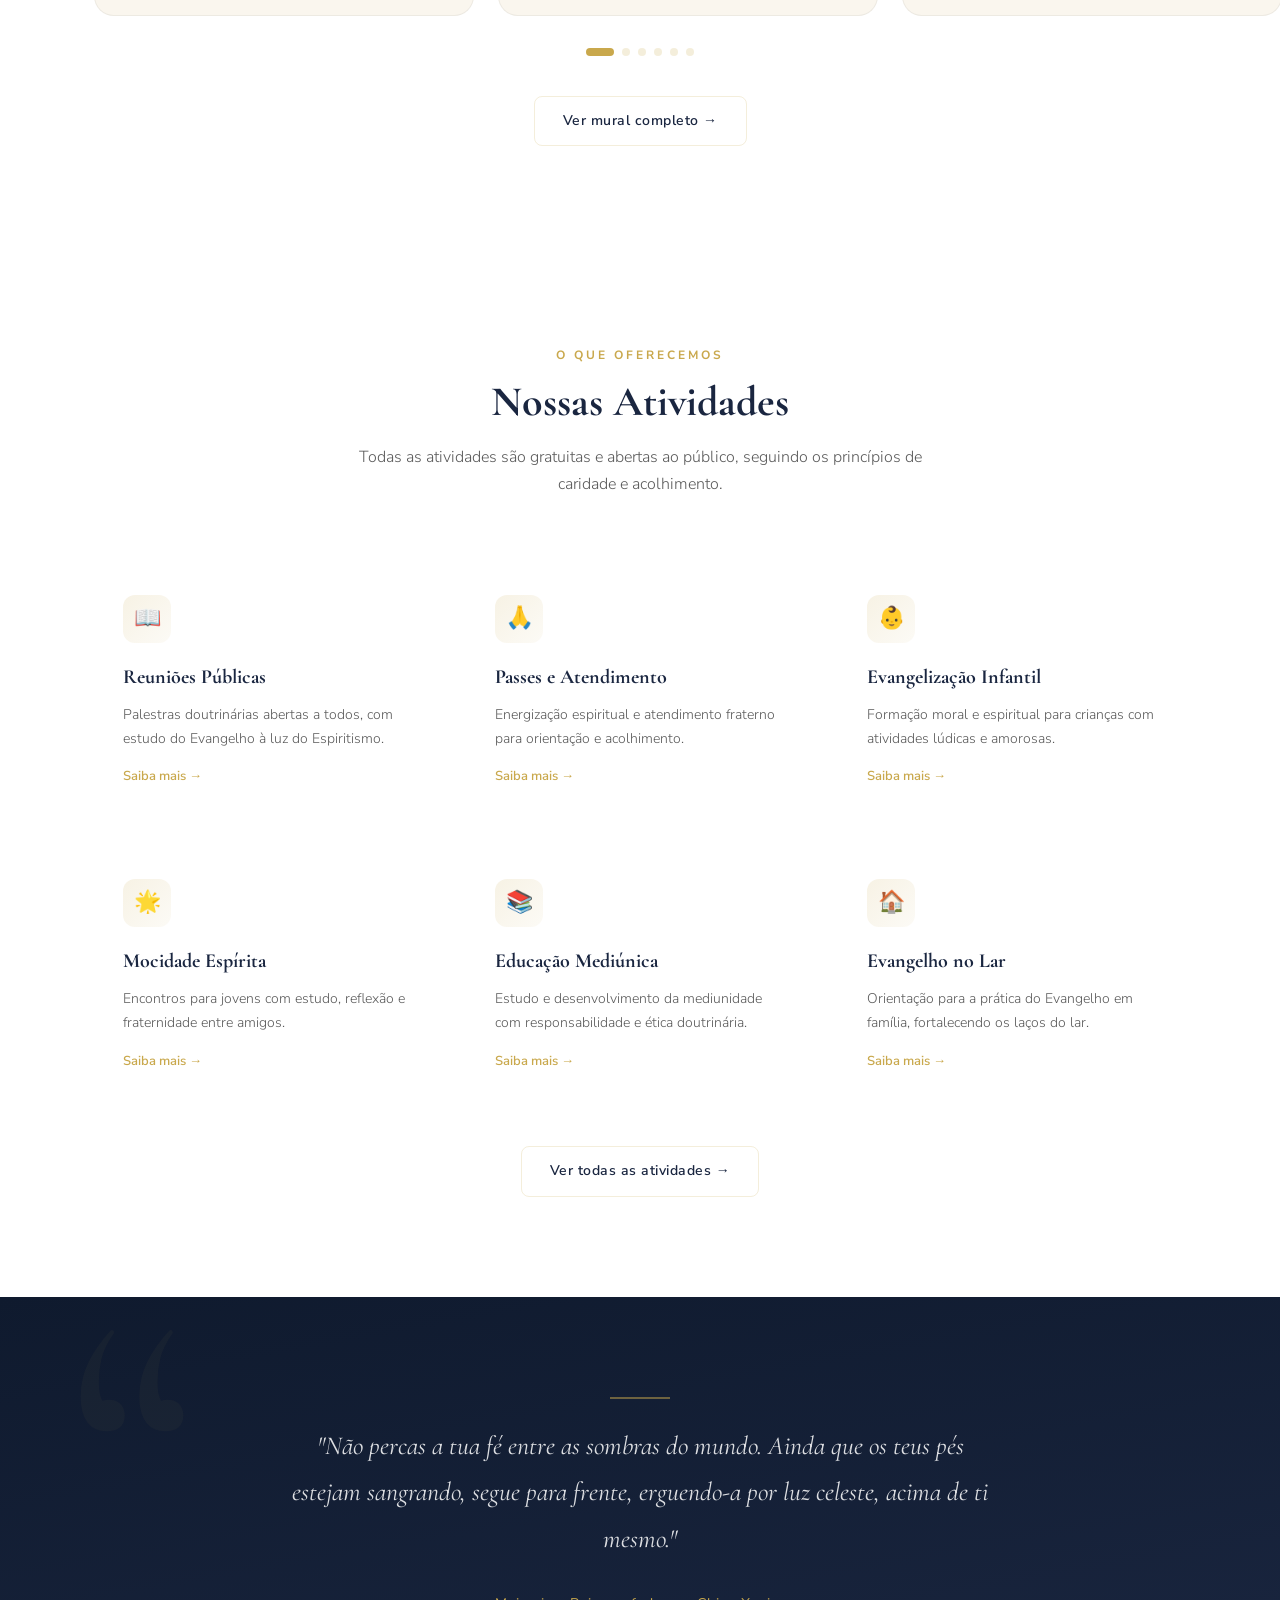
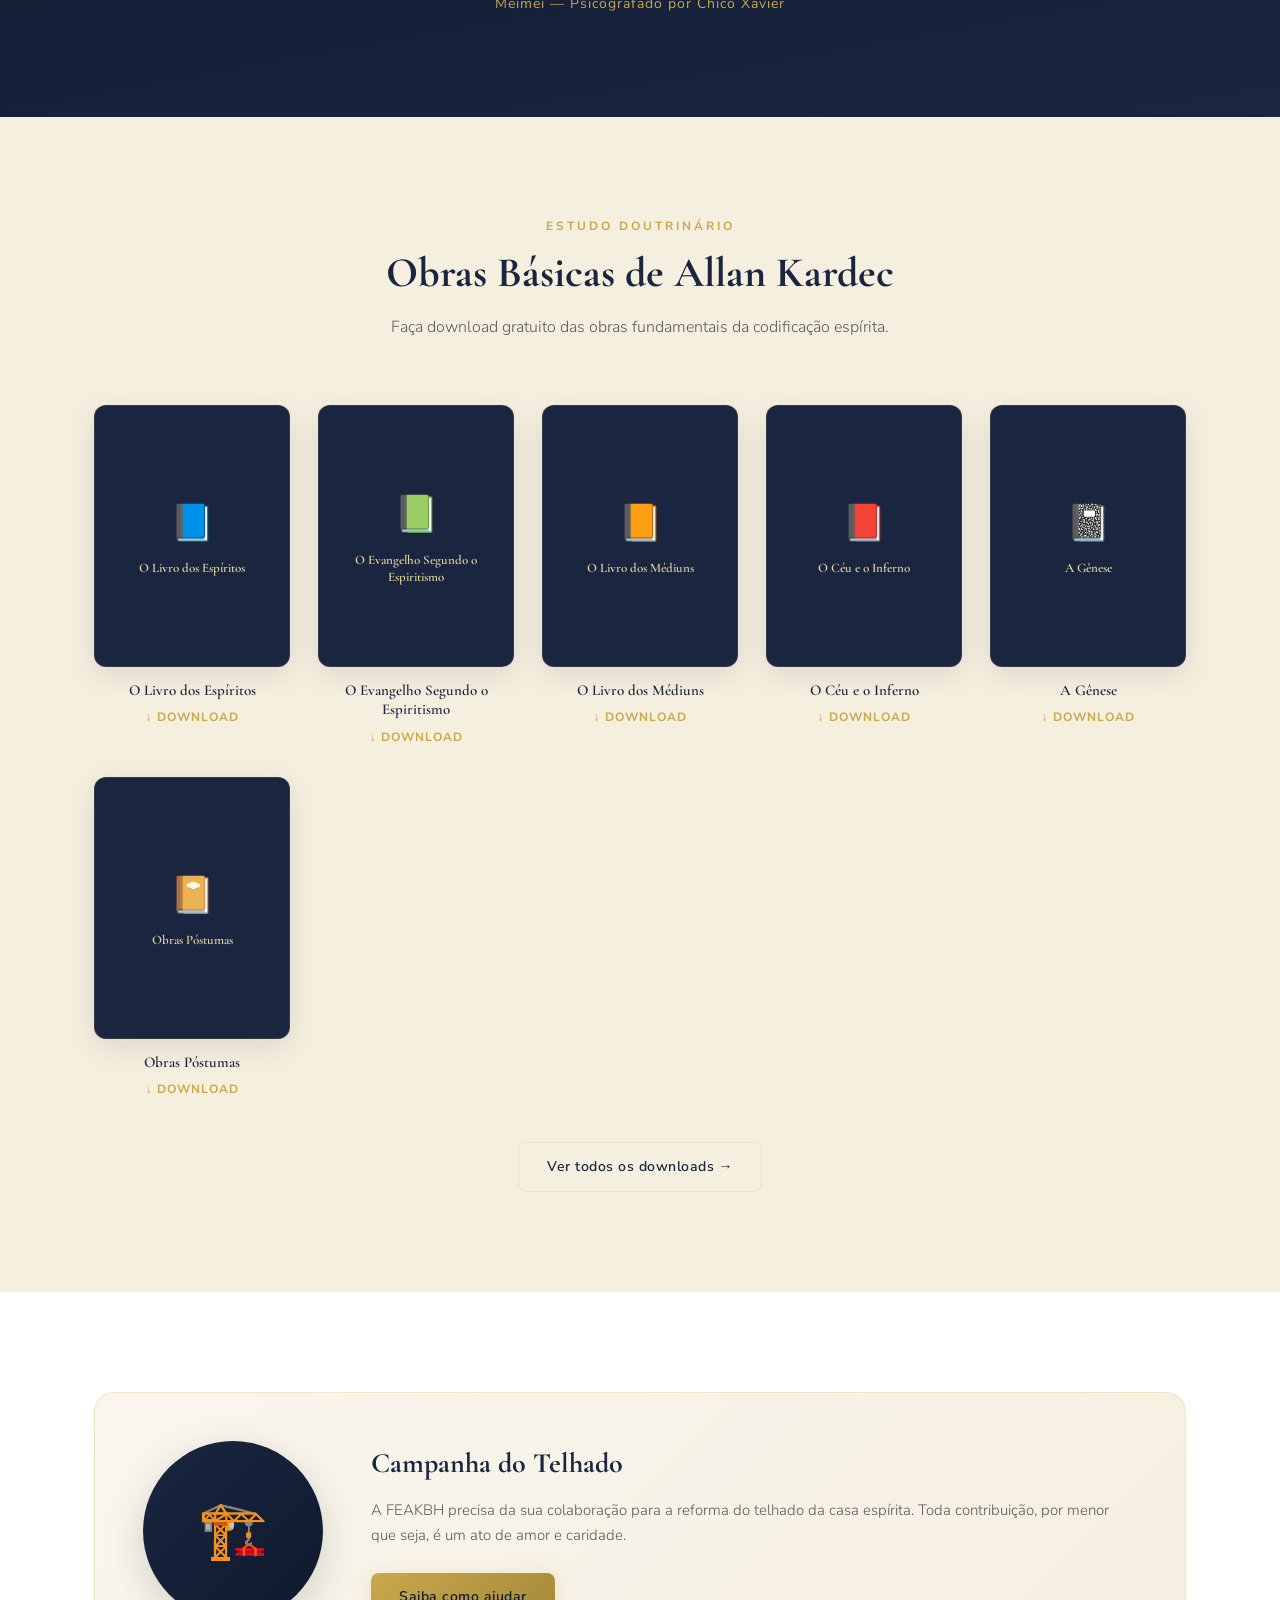
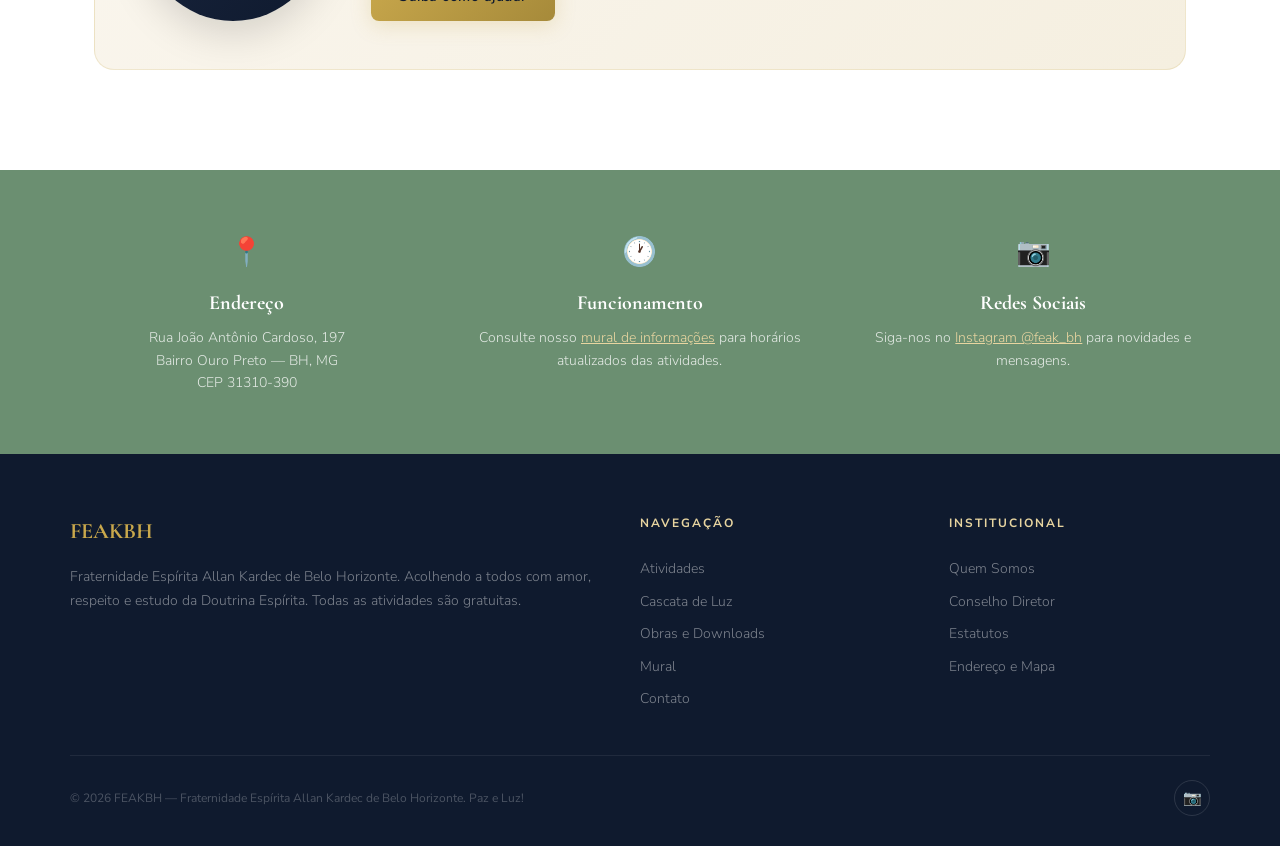
==== commit 60a043ed: "Add files via upload" ====
--- a/feakbh-site/index.html
+++ b/feakbh-site/index.html
@@ -64,6 +64,126 @@
     </div>
   </section>
 
+  <!-- ============================================================
+       MURAL DE INFORMAÇÕES (Carrossel)
+       
+       COMO ADICIONAR UM NOVO AVISO:
+       1. Copie um bloco <div class="mural-slide"> abaixo
+       2. Cole como PRIMEIRO item dentro de .mural-track
+       3. Edite título, texto, tag e data
+       4. Para imagem: use <img class="mural-slide-img" src="images/foto.jpg" alt="...">
+       5. Sem imagem: use <div class="mural-slide-color">🔔</div> (troque o emoji)
+       6. Tags disponíveis: destaque, aviso, campanha, evento
+       7. Commit + push = atualizado automaticamente
+       ============================================================ -->
+  <section class="mural-carousel-section">
+    <div class="mural-carousel-header">
+      <div class="section-header">
+        <div class="section-label">Fique por dentro</div>
+        <h2 class="section-title">Mural de Informações</h2>
+        <p class="section-subtitle">Avisos, campanhas e novidades da FEAKBH.</p>
+      </div>
+      <div class="mural-nav">
+        <button class="mural-prev" aria-label="Anterior">←</button>
+        <button class="mural-next" aria-label="Próximo">→</button>
+      </div>
+    </div>
+
+    <div class="mural-track-wrapper">
+      <div class="mural-track" id="muralTrack">
+
+        <!-- AVISO 1 — Campanha do Telhado -->
+        <div class="mural-slide">
+          <div class="mural-slide-color" style="background:linear-gradient(135deg,#B8943F,var(--gold-light))">🏗️</div>
+          <div class="mural-slide-body">
+            <span class="mural-slide-tag campanha">Campanha</span>
+            <h3>Campanha do Telhado</h3>
+            <p>A FEAKBH precisa da sua colaboração para a reforma do telhado da casa espírita. Toda contribuição, por menor que seja, é um ato de amor e caridade.</p>
+            <a href="https://feakbh.com/CampanhaTelhado.html" class="mural-slide-link">Saiba como ajudar →</a>
+            <div class="mural-slide-date">Campanha ativa</div>
+          </div>
+        </div>
+
+        <!-- AVISO 2 — Nova Sede -->
+        <div class="mural-slide">
+          <div class="mural-slide-color">🙏</div>
+          <div class="mural-slide-body">
+            <span class="mural-slide-tag destaque">Destaque</span>
+            <h3>Nova Sede FEAKBH — Mentalização</h3>
+            <p>Pedimos a todos que intensifiquem as orações, mentalizando nossa nova sede, enviando bons fluidos e emanações positivas para materialização dos insumos necessários à construção.</p>
+            <div class="mural-slide-date">Permanente</div>
+          </div>
+        </div>
+
+        <!-- AVISO 3 — DASE -->
+        <div class="mural-slide">
+          <div class="mural-slide-color" style="background:linear-gradient(135deg,var(--sage),#4A7050)">🤝</div>
+          <div class="mural-slide-body">
+            <span class="mural-slide-tag aviso">Institucional</span>
+            <h3>DASE — Assistência Social Espírita</h3>
+            <p>Todas as atividades de doações estão subordinadas ao DASE. Doações que eram direcionadas para grupos externos agora precisam da anuência deste departamento.</p>
+            <div class="mural-slide-date">Institucional</div>
+          </div>
+        </div>
+
+        <!-- AVISO 4 — Estude Kardec -->
+        <div class="mural-slide">
+          <div class="mural-slide-color" style="background:linear-gradient(135deg,var(--navy-light),var(--navy))">📚</div>
+          <div class="mural-slide-body">
+            <span class="mural-slide-tag campanha">Campanha</span>
+            <h3>Estude os Livros da Codificação Espírita</h3>
+            <p>Faça o download gratuito dos livros de Allan Kardec e aprofunde-se no estudo doutrinário. Todos os PDFs disponíveis na nossa biblioteca digital.</p>
+            <a href="pages/downloads.html" class="mural-slide-link">Ir para downloads →</a>
+            <div class="mural-slide-date">Campanha permanente</div>
+          </div>
+        </div>
+
+        <!-- AVISO 5 — Evangelho no Lar -->
+        <div class="mural-slide">
+          <div class="mural-slide-color" style="background:linear-gradient(135deg,#8B6B3D,var(--gold-dark))">🏠</div>
+          <div class="mural-slide-body">
+            <span class="mural-slide-tag campanha">Campanha</span>
+            <h3>Ampliação do Evangelho no Lar</h3>
+            <p>Campanha para fortalecer a prática do Evangelho no Lar durante a Transição Planetária. A união da família no estudo e na prece fortalece os laços espirituais.</p>
+            <a href="https://feakbh.com/37EvaLar.html" class="mural-slide-link">Saiba mais →</a>
+            <div class="mural-slide-date">Campanha ativa</div>
+          </div>
+        </div>
+
+        <!-- AVISO 6 — Livro recomendado -->
+        <div class="mural-slide">
+          <div class="mural-slide-color" style="background:linear-gradient(135deg,#2E4A6B,var(--navy))">📖</div>
+          <div class="mural-slide-body">
+            <span class="mural-slide-tag aviso">Recomendação</span>
+            <h3>Livro: O Que é o Espiritismo</h3>
+            <p>Indicado para iniciantes na Doutrina Espírita. Excelente ponto de partida para quem deseja conhecer os fundamentos do Espiritismo.</p>
+            <a href="https://feakbh.com/Download/QEE_LD.pdf" class="mural-slide-link" download>↓ Download gratuito →</a>
+            <div class="mural-slide-date">Recomendação permanente</div>
+          </div>
+        </div>
+
+        <!-- AVISO 7 — Instagram -->
+        <div class="mural-slide">
+          <div class="mural-slide-color" style="background:linear-gradient(135deg,#833AB4,#FD1D1D,#F77737)">📷</div>
+          <div class="mural-slide-body">
+            <span class="mural-slide-tag evento">Redes Sociais</span>
+            <h3>Siga a FEAKBH no Instagram</h3>
+            <p>Acompanhe mensagens, novidades e programação da casa espírita. Conteúdo atualizado regularmente para edificação e reflexão.</p>
+            <a href="https://www.instagram.com/feak_bh/" target="_blank" rel="noopener" class="mural-slide-link">@feak_bh →</a>
+            <div class="mural-slide-date">Siga-nos!</div>
+          </div>
+        </div>
+
+      </div><!-- /mural-track -->
+    </div><!-- /mural-track-wrapper -->
+
+    <div class="mural-dots" id="muralDots"></div>
+
+    <div class="text-center mt-40">
+      <a href="pages/mural.html" class="btn btn-outline-dark">Ver mural completo →</a>
+    </div>
+  </section>
+
   <!-- ATIVIDADES RESUMO -->
   <section class="bg-white" id="atividades">
     <div class="container">
--- a/feakbh-site/css/style.css
+++ b/feakbh-site/css/style.css
@@ -454,6 +454,131 @@
 .mt-40 { margin-top: 40px; }
 .mb-40 { margin-bottom: 40px; }
 
+/* ===== MURAL CARROSSEL ===== */
+.mural-carousel-section {
+  background: var(--white);
+  padding: 80px 0 100px;
+  overflow: hidden;
+}
+.mural-carousel-section .section-header {
+  padding: 0 24px;
+}
+.mural-carousel-header {
+  display: flex; align-items: flex-end; justify-content: space-between;
+  max-width: var(--max-width); margin: 0 auto 40px; padding: 0 24px;
+}
+.mural-carousel-header .section-header { margin-bottom: 0; text-align: left; }
+.mural-carousel-header .section-subtitle { margin-left: 0; }
+.mural-nav {
+  display: flex; gap: 8px; flex-shrink: 0;
+}
+.mural-nav button {
+  width: 44px; height: 44px; border-radius: 50%;
+  border: 1.5px solid var(--border); background: var(--cream);
+  color: var(--navy); font-size: 18px; cursor: pointer;
+  display: flex; align-items: center; justify-content: center;
+  transition: all 0.3s;
+}
+.mural-nav button:hover {
+  background: var(--gold); color: var(--navy-deep);
+  border-color: var(--gold); transform: scale(1.05);
+}
+.mural-nav button:disabled {
+  opacity: 0.3; cursor: default; transform: none;
+  background: var(--cream);
+}
+
+.mural-track-wrapper {
+  max-width: var(--max-width); margin: 0 auto; padding: 0 24px;
+  overflow: visible;
+}
+.mural-track {
+  display: flex; gap: 24px;
+  transition: transform 0.5s cubic-bezier(0.25, 0.46, 0.45, 0.94);
+  cursor: grab;
+}
+.mural-track.dragging { cursor: grabbing; transition: none; }
+
+.mural-slide {
+  min-width: 380px; max-width: 380px;
+  background: var(--cream); border-radius: var(--radius-lg);
+  overflow: hidden; border: 1px solid rgba(0,0,0,0.05);
+  transition: all 0.3s; flex-shrink: 0;
+  display: flex; flex-direction: column;
+}
+.mural-slide:hover {
+  box-shadow: var(--shadow-md); border-color: var(--border);
+  transform: translateY(-4px);
+}
+
+/* Slide com imagem */
+.mural-slide-img {
+  width: 100%; aspect-ratio: 16/9; object-fit: cover;
+}
+/* Slide com cor de fundo (sem imagem) */
+.mural-slide-color {
+  width: 100%; aspect-ratio: 16/9;
+  display: flex; align-items: center; justify-content: center;
+  font-size: 48px;
+  background: linear-gradient(135deg, var(--navy), var(--navy-light));
+}
+
+.mural-slide-body {
+  padding: 28px 24px; flex: 1; display: flex; flex-direction: column;
+}
+.mural-slide-tag {
+  display: inline-block; font-size: 11px; font-weight: 700;
+  letter-spacing: 2px; text-transform: uppercase;
+  padding: 4px 12px; border-radius: 20px; margin-bottom: 14px;
+  width: fit-content;
+}
+.mural-slide-tag.destaque {
+  background: rgba(201,168,76,0.15); color: var(--gold-dark);
+}
+.mural-slide-tag.aviso {
+  background: rgba(107,143,113,0.15); color: var(--sage);
+}
+.mural-slide-tag.campanha {
+  background: rgba(26,38,64,0.1); color: var(--navy);
+}
+.mural-slide-tag.evento {
+  background: rgba(180,80,80,0.12); color: #A04040;
+}
+
+.mural-slide h3 {
+  font-family: 'Cormorant Garamond', serif;
+  font-size: 22px; font-weight: 700; color: var(--navy);
+  line-height: 1.3; margin-bottom: 10px;
+}
+.mural-slide p {
+  font-size: 14px; color: var(--text-mid); line-height: 1.7;
+  font-weight: 300; flex: 1;
+}
+.mural-slide .mural-slide-date {
+  font-size: 12px; color: var(--text-light); margin-top: 16px;
+  padding-top: 14px; border-top: 1px solid rgba(0,0,0,0.06);
+}
+.mural-slide .mural-slide-link {
+  display: inline-flex; align-items: center; gap: 6px;
+  margin-top: 14px; font-size: 13px; font-weight: 600;
+  color: var(--gold); transition: gap 0.3s;
+}
+.mural-slide .mural-slide-link:hover { gap: 10px; }
+
+/* Progress dots */
+.mural-dots {
+  display: flex; justify-content: center; gap: 8px;
+  margin-top: 32px; padding: 0 24px;
+}
+.mural-dot {
+  width: 8px; height: 8px; border-radius: 50%;
+  background: var(--border); border: none; cursor: pointer;
+  transition: all 0.3s; padding: 0;
+}
+.mural-dot.active {
+  background: var(--gold); width: 28px; border-radius: 4px;
+}
+
 /* ===== ANIMATIONS ===== */
 .fade-in {
   opacity: 0; transform: translateY(25px);
@@ -476,4 +601,7 @@
   .card-grid { grid-template-columns: 1fr; }
   .books-grid { grid-template-columns: repeat(2, 1fr); gap: 16px; }
   .mural-grid { grid-template-columns: 1fr; }
-}
+  .mural-slide { min-width: 300px; max-width: 300px; }
+  .mural-carousel-header { flex-direction: column; align-items: flex-start; gap: 20px; }
+  .mural-nav { align-self: flex-end; }
+}
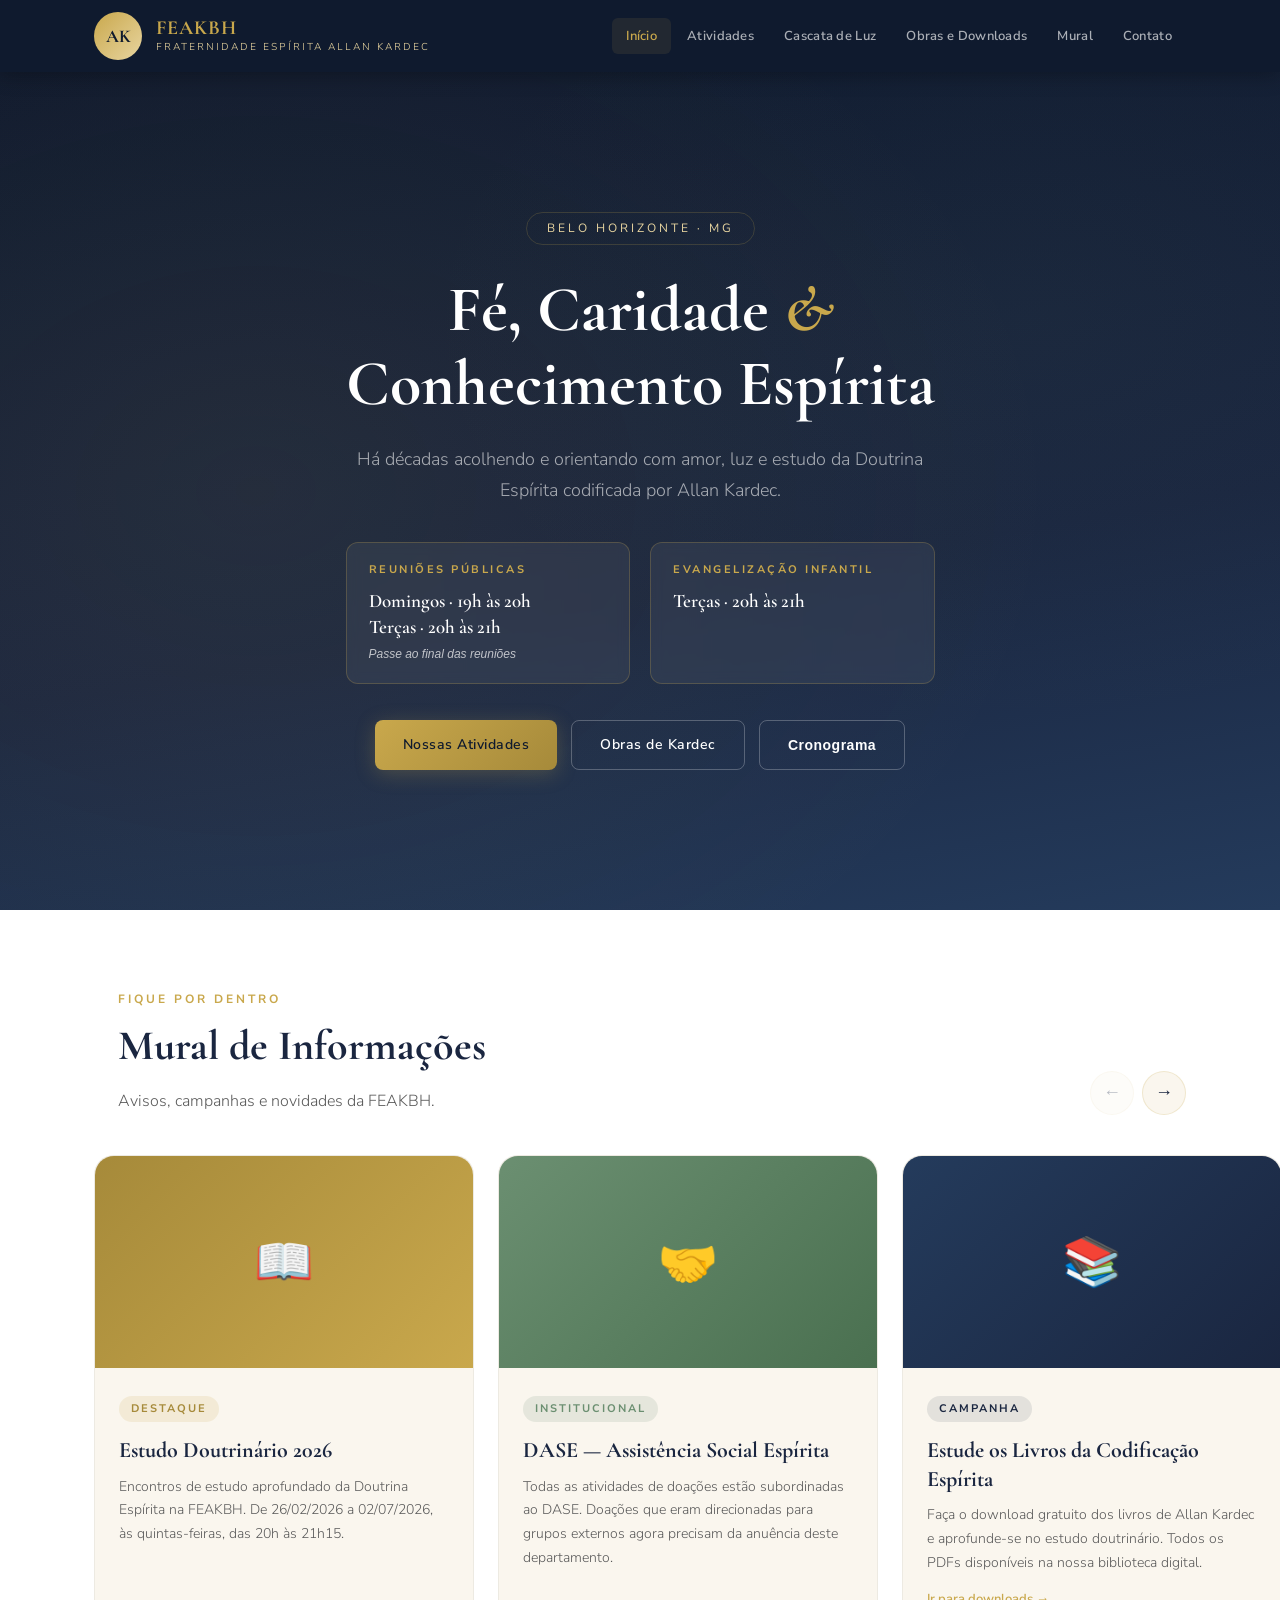
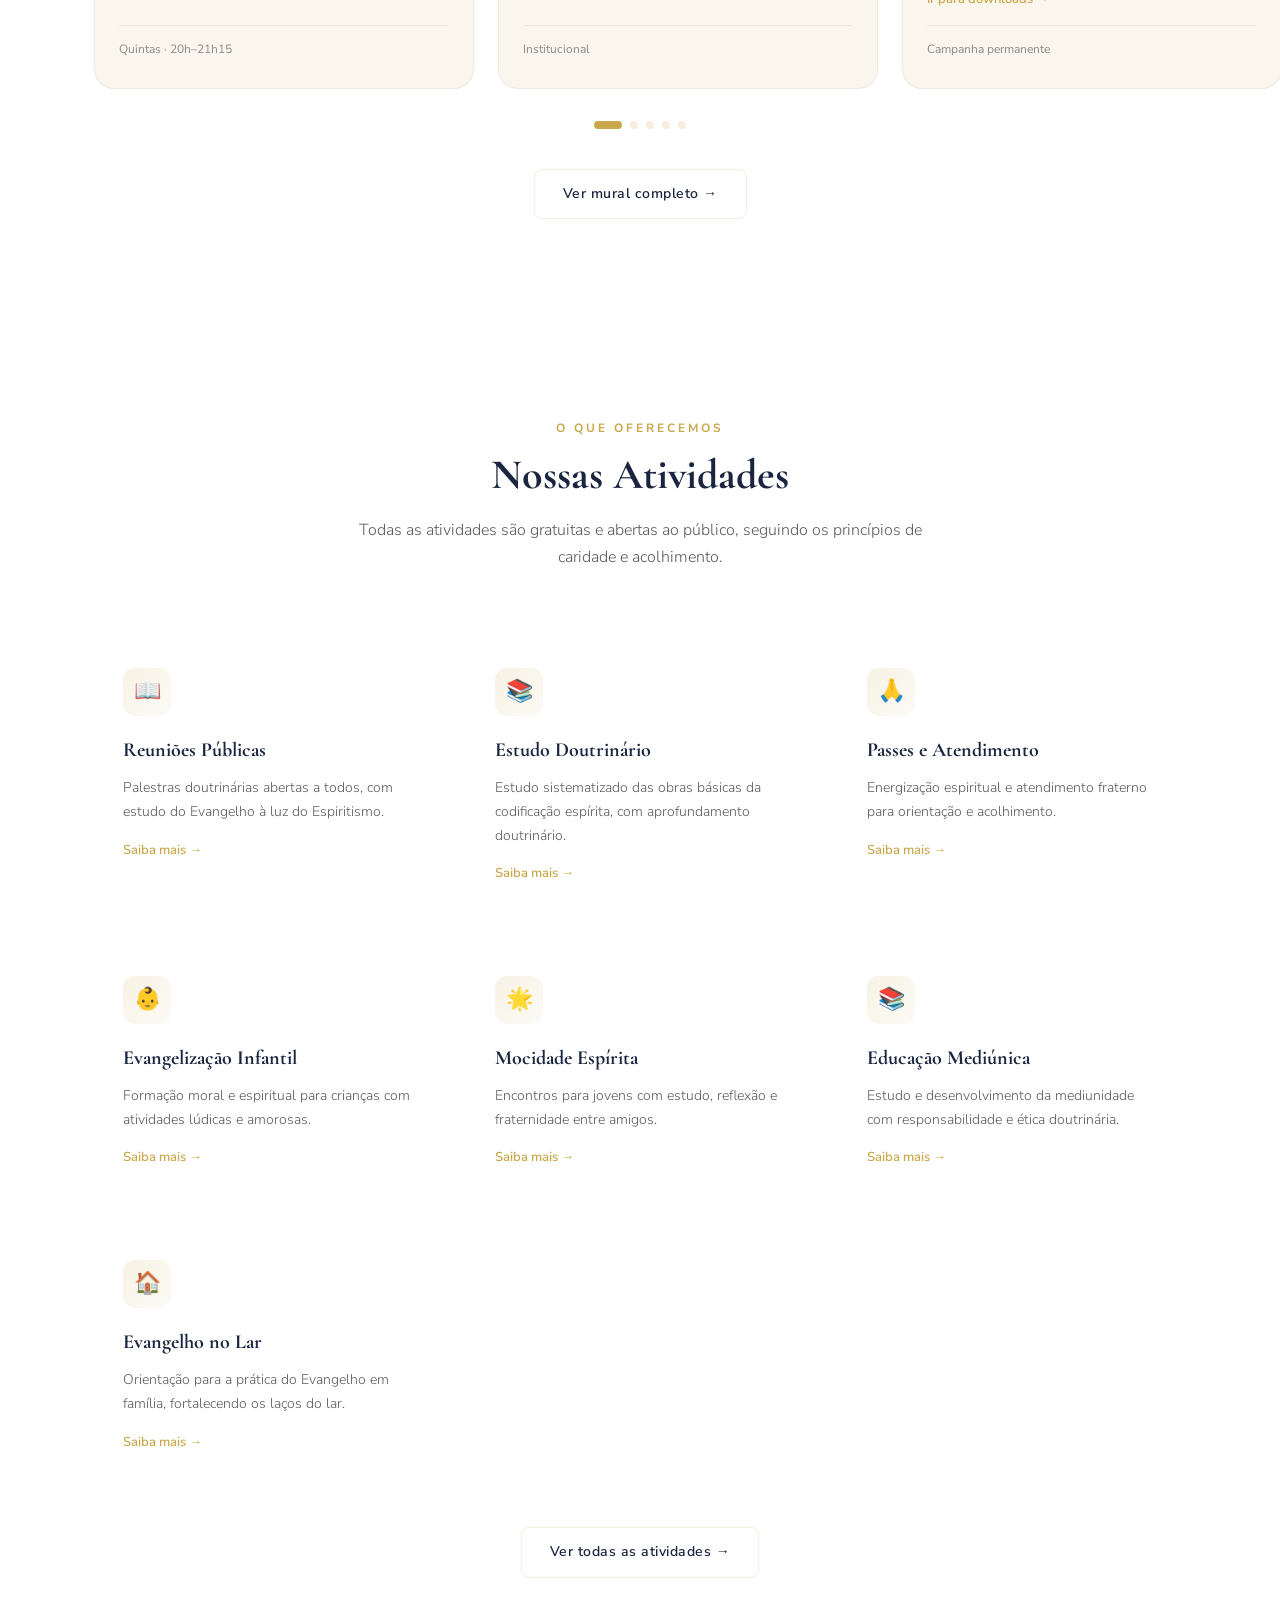
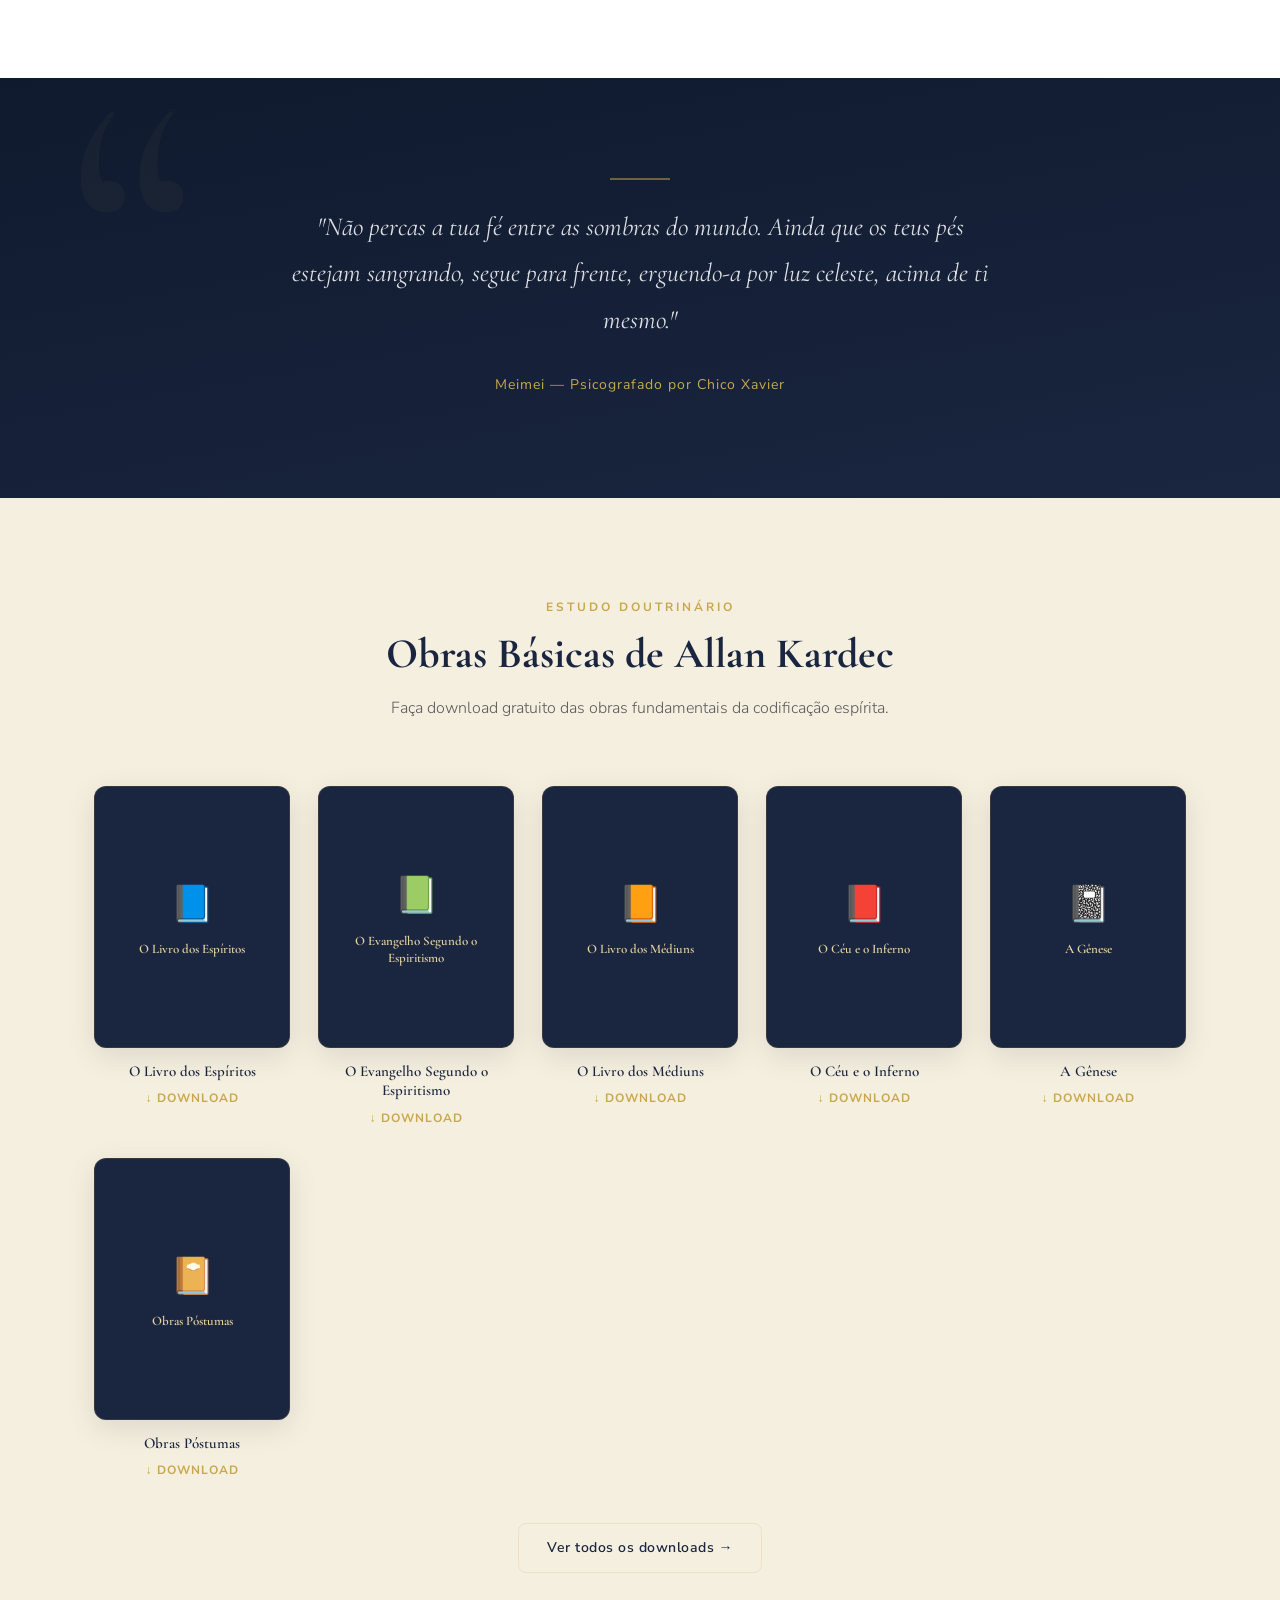
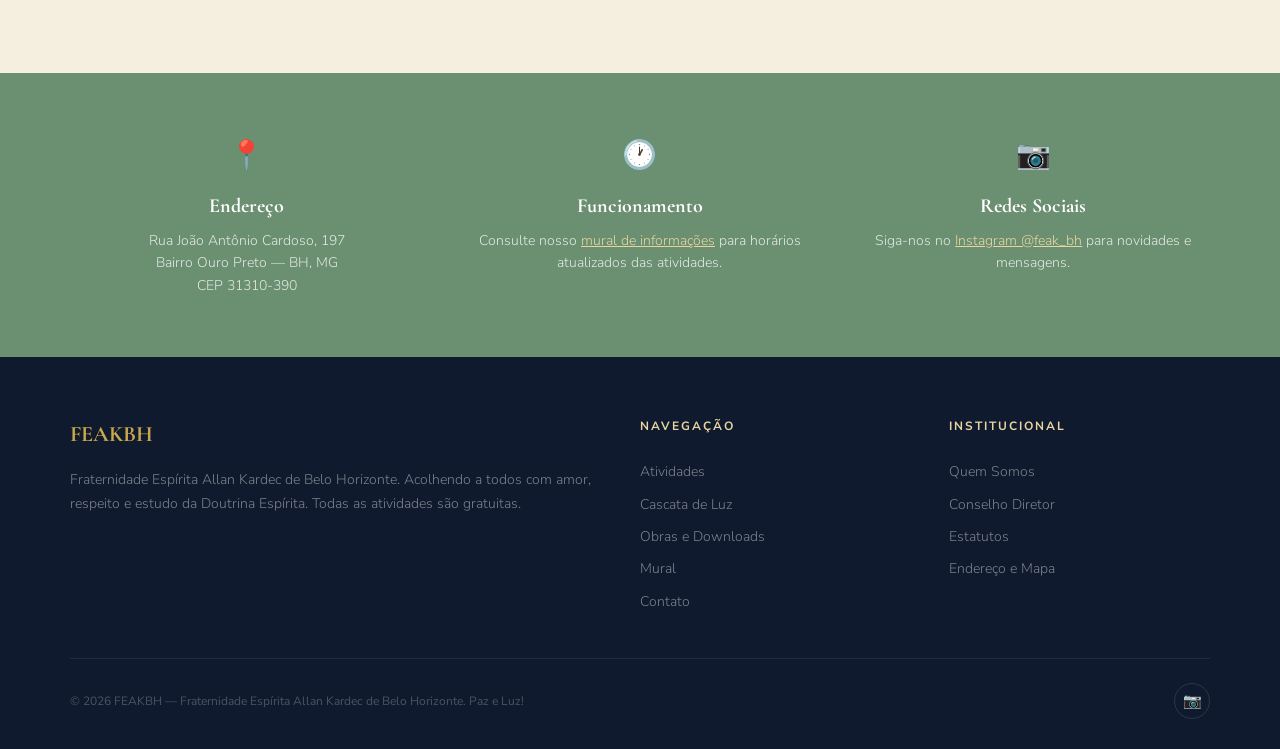
==== commit d4a2ce01: "Melhorias no site: horários no Hero, limpeza do mural, novo card Estudo Doutrinário e SEO - Hero: ad" ====
--- a/feakbh-site/index.html
+++ b/feakbh-site/index.html
@@ -6,6 +6,27 @@
   <title>FEAKBH - Fraternidade Espírita Allan Kardec</title>
   <meta name="description" content="Fraternidade Espírita Allan Kardec de Belo Horizonte. Atividades gratuitas, estudo doutrinário, passes, atendimento fraterno e muito mais.">
   <link rel="stylesheet" href="css/style.css">
+  <script type="application/ld+json">
+  {
+    "@context": "https://schema.org",
+    "@type": "ReligiousOrganization",
+    "name": "FEAKBH — Fraternidade Espírita Allan Kardec",
+    "alternateName": "FEAKBH",
+    "url": "https://feakbh.com.br",
+    "description": "Fraternidade Espírita Allan Kardec de Belo Horizonte. Casa espírita com atividades gratuitas de estudo doutrinário, passes, atendimento fraterno, evangelização infantil e mocidade.",
+    "address": {
+      "@type": "PostalAddress",
+      "streetAddress": "Rua João Antônio Cardoso, 197",
+      "addressLocality": "Belo Horizonte",
+      "addressRegion": "MG",
+      "postalCode": "31310-390",
+      "addressCountry": "BR"
+    },
+    "sameAs": [
+      "https://www.instagram.com/feak_bh/"
+    ]
+  }
+  </script>
 </head>
 <body>
 
@@ -57,12 +78,43 @@
       <div class="hero-badge">Belo Horizonte · MG</div>
       <h2>Fé, Caridade <em>&</em><br>Conhecimento Espírita</h2>
       <p>Há décadas acolhendo e orientando com amor, luz e estudo da Doutrina Espírita codificada por Allan Kardec.</p>
+
+      <div class="hero-schedule">
+        <div class="hero-schedule-item">
+          <div class="hero-schedule-label">Reuniões Públicas</div>
+          <div class="hero-schedule-time">Domingos · 19h às 20h</div>
+          <div class="hero-schedule-time">Terças · 20h às 21h</div>
+          <div class="hero-schedule-note">Passe ao final das reuniões</div>
+        </div>
+        <div class="hero-schedule-item">
+          <div class="hero-schedule-label">Evangelização Infantil</div>
+          <div class="hero-schedule-time">Terças · 20h às 21h</div>
+        </div>
+      </div>
+
       <div class="hero-actions">
         <a href="pages/atividades.html" class="btn btn-primary">Nossas Atividades</a>
         <a href="pages/downloads.html" class="btn btn-outline">Obras de Kardec</a>
-      </div>
-    </div>
-  </section>
+        <button type="button" class="btn btn-outline" id="openCronograma">Cronograma</button>
+      </div>
+    </div>
+  </section>
+
+  <!-- CRONOGRAMA MODAL -->
+  <div class="cronograma-modal" id="cronogramaModal" aria-hidden="true" role="dialog" aria-labelledby="cronogramaTitle">
+    <div class="cronograma-backdrop" data-close-cronograma></div>
+    <div class="cronograma-dialog">
+      <button type="button" class="cronograma-close" data-close-cronograma aria-label="Fechar">✕</button>
+      <h3 id="cronogramaTitle">Cronograma do mês</h3>
+      <!-- Substitua o src abaixo pela arte do mês. Formato recomendado: JPG/PNG, proporção 4:5 ou 1:1, salvo em /images/ -->
+      <img src="images/cronograma-mes.jpg" alt="Cronograma de reuniões do mês" onerror="this.style.display='none';this.nextElementSibling.style.display='block';">
+      <div class="cronograma-placeholder" style="display:none">
+        <p>📅</p>
+        <p><strong>Arte do cronograma ainda não publicada.</strong></p>
+        <p>Salve a imagem em <code>images/cronograma-mes.jpg</code> para exibir aqui.</p>
+      </div>
+    </div>
+  </div>
 
   <!-- ============================================================
        MURAL DE INFORMAÇÕES (Carrossel)
@@ -92,30 +144,18 @@
     <div class="mural-track-wrapper">
       <div class="mural-track" id="muralTrack">
 
-        <!-- AVISO 1 — Campanha do Telhado -->
-        <div class="mural-slide">
-          <div class="mural-slide-color" style="background:linear-gradient(135deg,#B8943F,var(--gold-light))">🏗️</div>
-          <div class="mural-slide-body">
-            <span class="mural-slide-tag campanha">Campanha</span>
-            <h3>Campanha do Telhado</h3>
-            <p>A FEAKBH precisa da sua colaboração para a reforma do telhado da casa espírita. Toda contribuição, por menor que seja, é um ato de amor e caridade.</p>
-            <a href="https://feakbh.com/CampanhaTelhado.html" class="mural-slide-link">Saiba como ajudar →</a>
-            <div class="mural-slide-date">Campanha ativa</div>
-          </div>
-        </div>
-
-        <!-- AVISO 2 — Nova Sede -->
-        <div class="mural-slide">
-          <div class="mural-slide-color">🙏</div>
+        <!-- AVISO 1 — Estudo Doutrinário -->
+        <div class="mural-slide">
+          <div class="mural-slide-color" style="background:linear-gradient(135deg,var(--gold-dark),var(--gold))">📖</div>
           <div class="mural-slide-body">
             <span class="mural-slide-tag destaque">Destaque</span>
-            <h3>Nova Sede FEAKBH — Mentalização</h3>
-            <p>Pedimos a todos que intensifiquem as orações, mentalizando nossa nova sede, enviando bons fluidos e emanações positivas para materialização dos insumos necessários à construção.</p>
-            <div class="mural-slide-date">Permanente</div>
-          </div>
-        </div>
-
-        <!-- AVISO 3 — DASE -->
+            <h3>Estudo Doutrinário 2026</h3>
+            <p>Encontros de estudo aprofundado da Doutrina Espírita na FEAKBH. De 26/02/2026 a 02/07/2026, às quintas-feiras, das 20h às 21h15.</p>
+            <div class="mural-slide-date">Quintas · 20h–21h15</div>
+          </div>
+        </div>
+
+        <!-- AVISO — DASE -->
         <div class="mural-slide">
           <div class="mural-slide-color" style="background:linear-gradient(135deg,var(--sage),#4A7050)">🤝</div>
           <div class="mural-slide-body">
@@ -197,6 +237,12 @@
           <div class="card-icon">📖</div>
           <h3>Reuniões Públicas</h3>
           <p>Palestras doutrinárias abertas a todos, com estudo do Evangelho à luz do Espiritismo.</p>
+          <a href="pages/atividades.html" class="card-link">Saiba mais →</a>
+        </div>
+        <div class="card fade-in">
+          <div class="card-icon">📚</div>
+          <h3>Estudo Doutrinário</h3>
+          <p>Estudo sistematizado das obras básicas da codificação espírita, com aprofundamento doutrinário.</p>
           <a href="pages/atividades.html" class="card-link">Saiba mais →</a>
         </div>
         <div class="card fade-in">
@@ -293,20 +339,6 @@
     </div>
   </section>
 
-  <!-- CAMPANHA -->
-  <section class="bg-white">
-    <div class="container">
-      <div class="campanha-box fade-in">
-        <div class="campanha-visual">🏗️</div>
-        <div class="campanha-info">
-          <h3>Campanha do Telhado</h3>
-          <p>A FEAKBH precisa da sua colaboração para a reforma do telhado da casa espírita. Toda contribuição, por menor que seja, é um ato de amor e caridade.</p>
-          <a href="https://feakbh.com/CampanhaTelhado.html" class="btn btn-primary">Saiba como ajudar</a>
-        </div>
-      </div>
-    </div>
-  </section>
-
   <!-- INFO BAR -->
   <section class="info-bar">
     <div class="info-grid">
--- a/feakbh-site/css/style.css
+++ b/feakbh-site/css/style.css
@@ -33,6 +33,8 @@
 /* ===== RESET & BASE ===== */
 *, *::before, *::after { margin: 0; padding: 0; box-sizing: border-box; }
 
+html { scroll-behavior: smooth; }
+
 body {
   font-family: 'Nunito Sans', sans-serif;
   color: var(--text-dark);
@@ -605,3 +607,129 @@
   .mural-carousel-header { flex-direction: column; align-items: flex-start; gap: 20px; }
   .mural-nav { align-self: flex-end; }
 }
+
+/* ===== HERO SCHEDULE ===== */
+.hero-schedule {
+  display: grid;
+  grid-template-columns: repeat(auto-fit, minmax(240px, 1fr));
+  gap: 20px;
+  max-width: 640px;
+  margin: 32px auto 36px;
+}
+.hero-schedule-item {
+  background: rgba(255,255,255,0.06);
+  border: 1px solid rgba(201,168,76,0.25);
+  border-radius: var(--radius-md);
+  padding: 18px 22px;
+  backdrop-filter: blur(6px);
+  text-align: left;
+}
+.hero-schedule-label {
+  font-size: 11px;
+  font-weight: 700;
+  letter-spacing: 2.5px;
+  text-transform: uppercase;
+  color: var(--gold);
+  margin-bottom: 10px;
+}
+.hero-schedule-time {
+  font-family: 'Cormorant Garamond', serif;
+  font-size: 19px;
+  font-weight: 600;
+  color: #FFFFFF;
+  line-height: 1.35;
+}
+.hero-schedule-note {
+  font-size: 12px;
+  color: rgba(255,255,255,0.7);
+  margin-top: 6px;
+  font-style: italic;
+  font-weight: 300;
+}
+
+/* ===== CRONOGRAMA MODAL ===== */
+.cronograma-modal {
+  position: fixed;
+  inset: 0;
+  z-index: 1000;
+  display: none;
+  align-items: center;
+  justify-content: center;
+  padding: 24px;
+}
+.cronograma-modal.open { display: flex; }
+.cronograma-backdrop {
+  position: absolute;
+  inset: 0;
+  background: rgba(15, 26, 46, 0.85);
+  backdrop-filter: blur(4px);
+  animation: fadeBackdrop 0.25s ease;
+}
+.cronograma-dialog {
+  position: relative;
+  background: var(--cream);
+  border-radius: var(--radius-lg);
+  padding: 28px;
+  max-width: 520px;
+  width: 100%;
+  max-height: 90vh;
+  overflow-y: auto;
+  box-shadow: var(--shadow-lg);
+  animation: slideUp 0.3s ease;
+}
+.cronograma-dialog h3 {
+  font-family: 'Cormorant Garamond', serif;
+  font-size: 24px;
+  font-weight: 700;
+  color: var(--navy);
+  text-align: center;
+  margin-bottom: 20px;
+}
+.cronograma-dialog img {
+  width: 100%;
+  height: auto;
+  border-radius: var(--radius-md);
+  display: block;
+}
+.cronograma-close {
+  position: absolute;
+  top: 12px;
+  right: 12px;
+  width: 36px;
+  height: 36px;
+  border-radius: 50%;
+  border: none;
+  background: var(--navy);
+  color: #FFFFFF;
+  font-size: 16px;
+  cursor: pointer;
+  transition: background 0.2s;
+}
+.cronograma-close:hover { background: var(--navy-light); }
+.cronograma-placeholder {
+  padding: 48px 24px;
+  text-align: center;
+  background: var(--cream-warm);
+  border: 1px dashed var(--border);
+  border-radius: var(--radius-md);
+  color: var(--text-mid);
+}
+.cronograma-placeholder p { margin-bottom: 10px; }
+.cronograma-placeholder p:first-child { font-size: 36px; margin-bottom: 16px; }
+.cronograma-placeholder code {
+  background: rgba(201,168,76,0.15);
+  padding: 2px 8px;
+  border-radius: 4px;
+  font-size: 13px;
+  color: var(--navy);
+}
+body.modal-open { overflow: hidden; }
+
+@keyframes fadeBackdrop {
+  from { opacity: 0; }
+  to { opacity: 1; }
+}
+@keyframes slideUp {
+  from { opacity: 0; transform: translateY(20px); }
+  to { opacity: 1; transform: translateY(0); }
+}
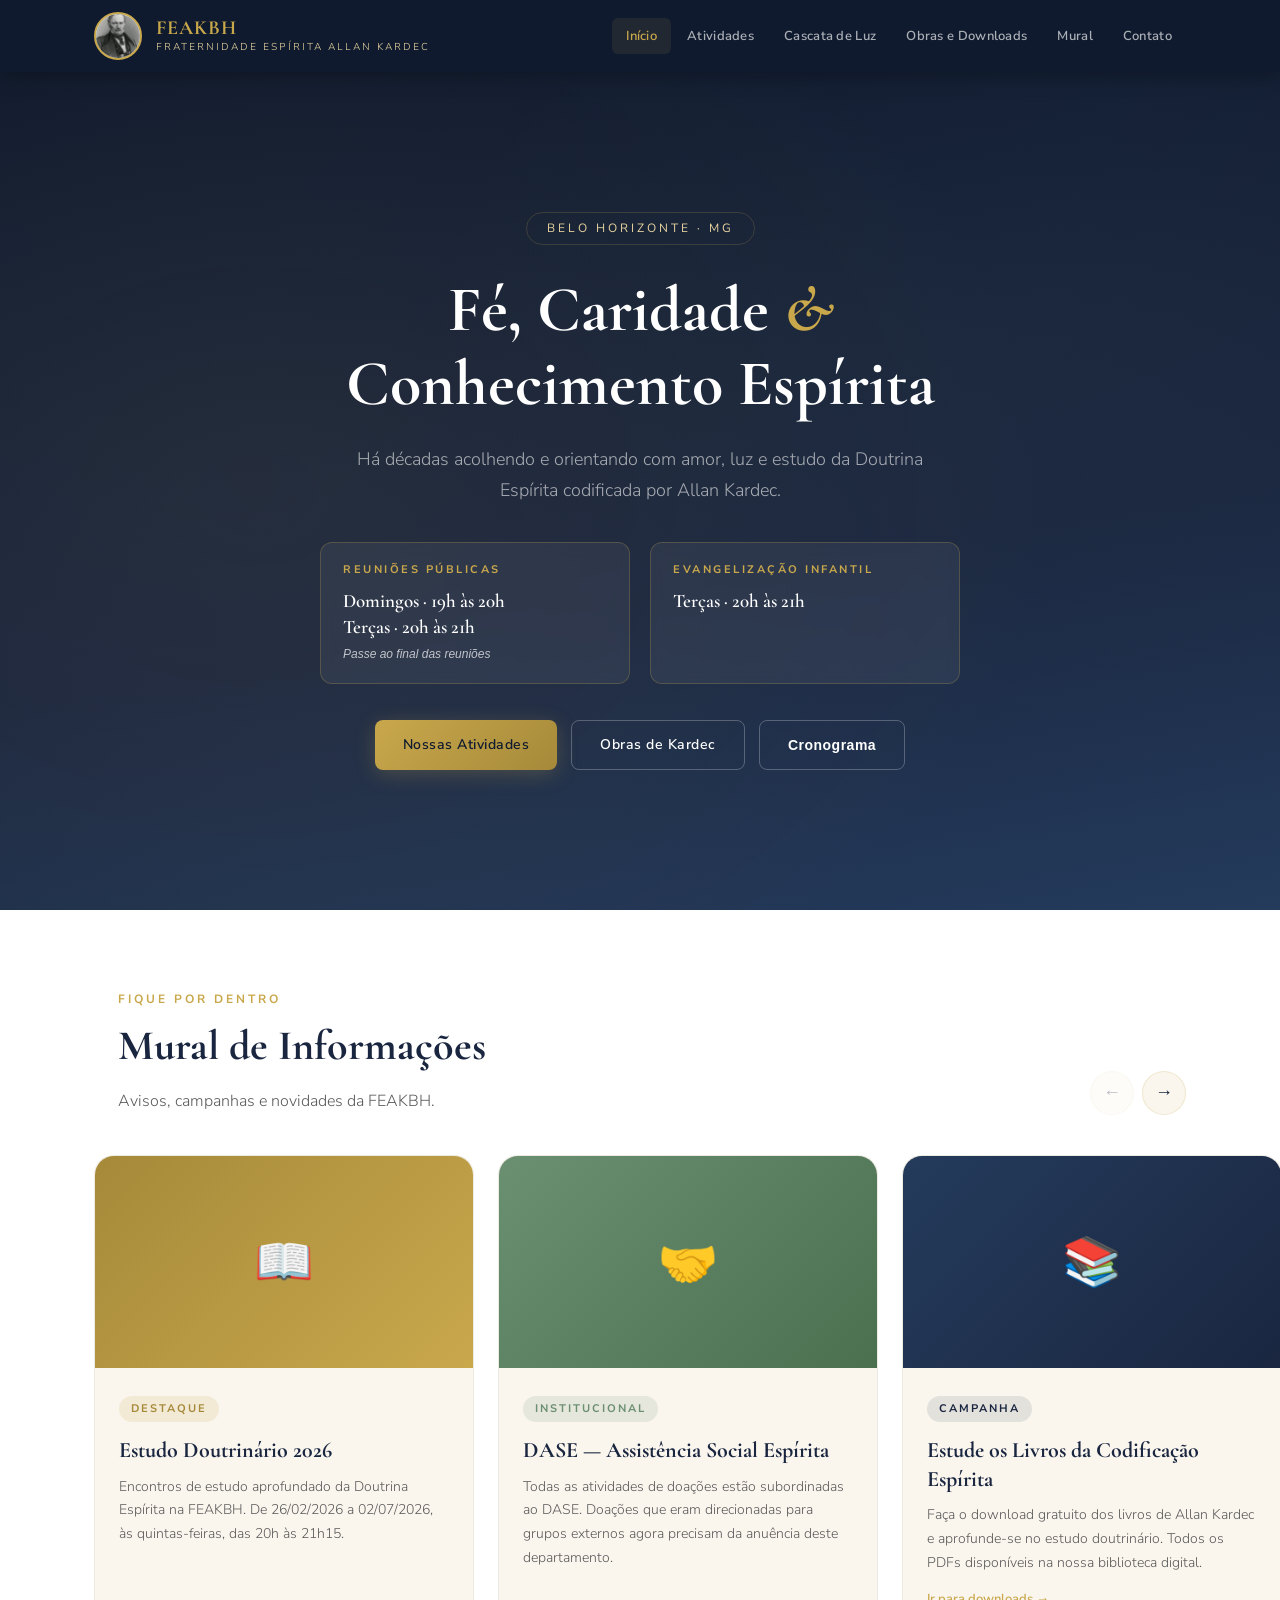
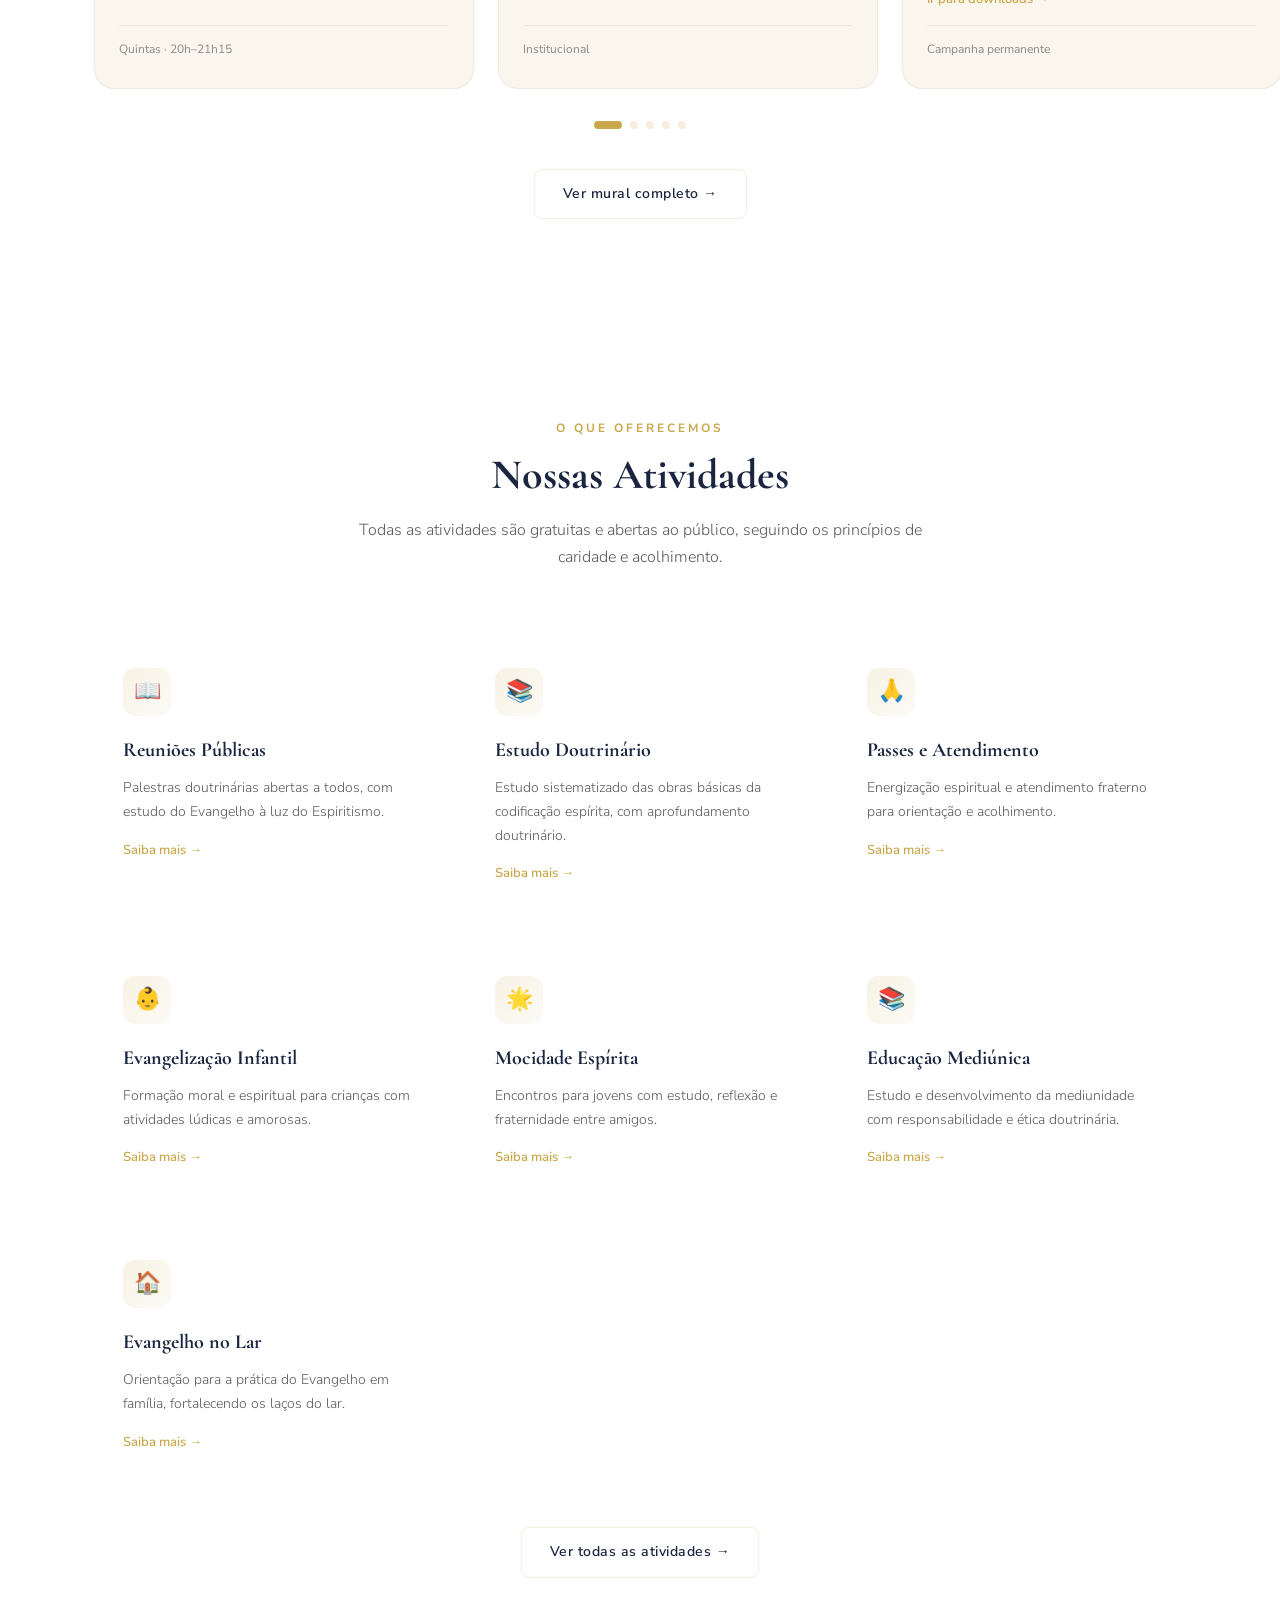
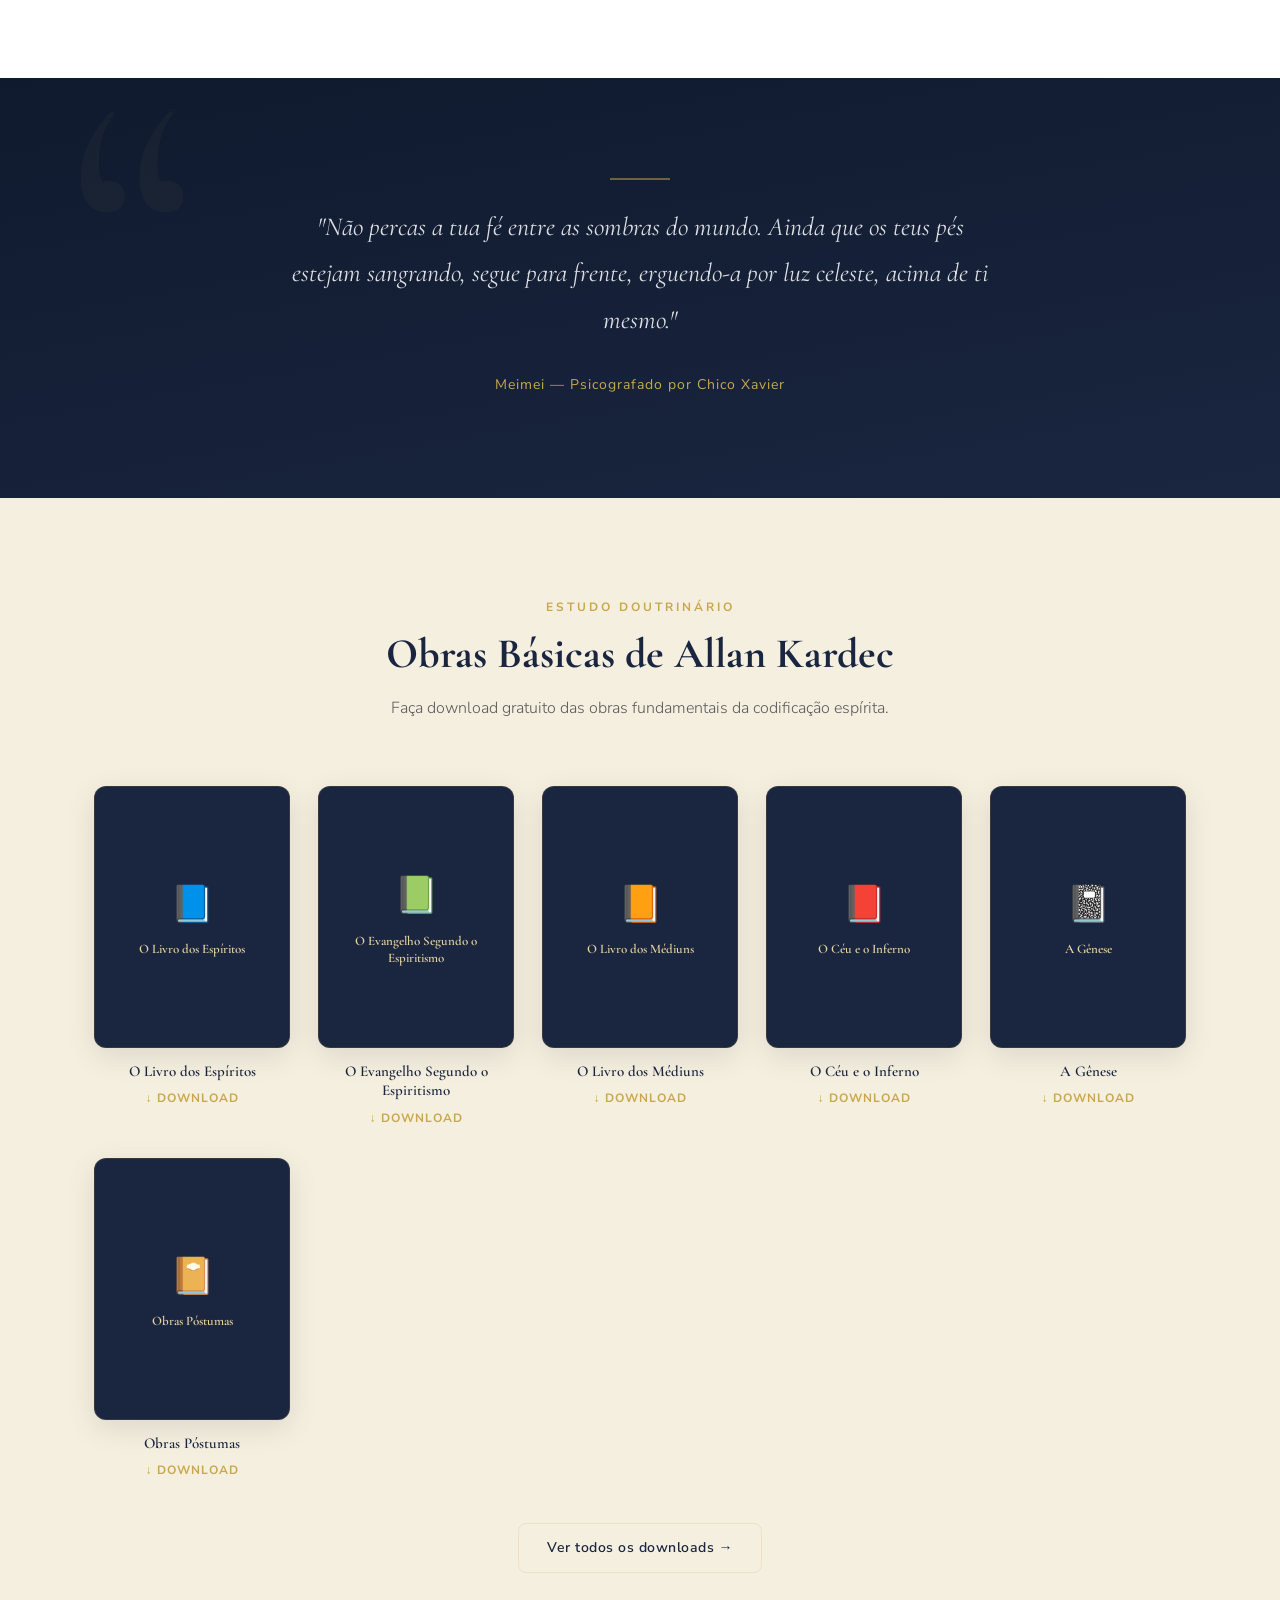
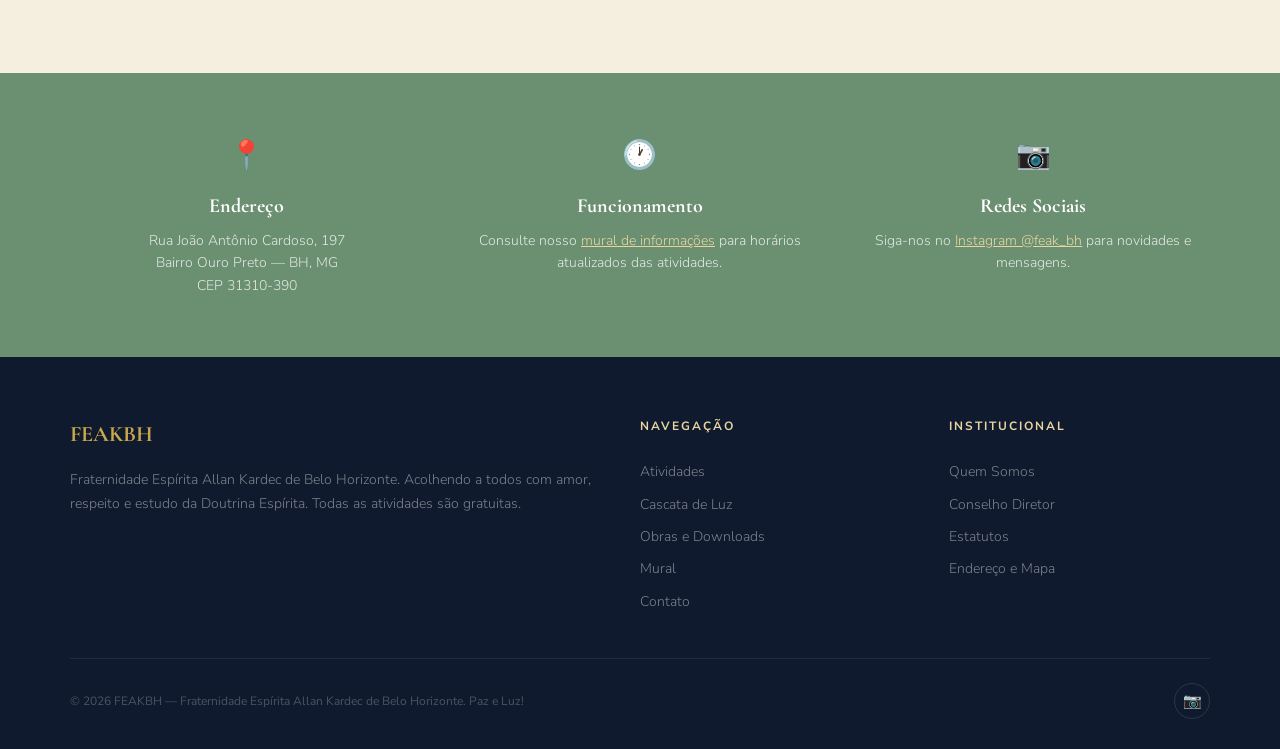
==== commit d5d673e7: "Implementa PWA e substitui logo AK pela foto de Allan Kardec Logo (ponto 1): - .logo-circle agora é " ====
--- a/feakbh-site/index.html
+++ b/feakbh-site/index.html
@@ -6,6 +6,13 @@
   <title>FEAKBH - Fraternidade Espírita Allan Kardec</title>
   <meta name="description" content="Fraternidade Espírita Allan Kardec de Belo Horizonte. Atividades gratuitas, estudo doutrinário, passes, atendimento fraterno e muito mais.">
   <link rel="stylesheet" href="css/style.css">
+  <link rel="manifest" href="/manifest.json">
+  <meta name="theme-color" content="#0F1A2E">
+  <link rel="icon" type="image/png" href="/images/favicon-32.png">
+  <link rel="apple-touch-icon" href="/images/apple-touch-icon.png">
+  <meta name="apple-mobile-web-app-capable" content="yes">
+  <meta name="apple-mobile-web-app-status-bar-style" content="black-translucent">
+  <meta name="apple-mobile-web-app-title" content="FEAKBH">
   <script type="application/ld+json">
   {
     "@context": "https://schema.org",
@@ -35,7 +42,7 @@
     <div class="header-inner">
       <div class="logo-area">
         <a href="index.html">
-          <div class="logo-circle">AK</div>
+          <img class="logo-circle" src="images/logo-kardec.png" alt="Allan Kardec">
           <div class="logo-text">
             <h1>FEAKBH</h1>
             <span>Fraternidade Espírita Allan Kardec</span>
--- a/feakbh-site/css/style.css
+++ b/feakbh-site/css/style.css
@@ -82,10 +82,12 @@
 
 .logo-circle {
   width: 48px; height: 48px; border-radius: 50%;
-  background: linear-gradient(135deg, var(--gold), var(--gold-light));
-  display: flex; align-items: center; justify-content: center;
-  font-family: 'Cormorant Garamond', serif;
-  font-weight: 700; font-size: 18px; color: var(--navy-deep); flex-shrink: 0;
+  background: var(--cream-warm);
+  object-fit: cover;
+  object-position: center 20%;
+  border: 2px solid var(--gold);
+  flex-shrink: 0;
+  display: block;
 }
 
 .logo-text h1 {
@@ -163,7 +165,7 @@
     radial-gradient(ellipse 600px 400px at 80% 30%, rgba(107,143,113,0.06), transparent);
 }
 .hero-content {
-  position: relative; text-align: center; max-width: 800px; padding: 40px 24px;
+  position: relative; text-align: center; max-width: 800px; width: 100%; padding: 40px 24px;
   animation: fadeInUp 1s ease-out;
 }
 .hero-badge {
@@ -592,20 +594,67 @@
 @media (max-width: 768px) {
   .nav-desktop { display: none; }
   .nav-toggle { display: block; }
-  .hero { min-height: 70vh; }
+  .header-inner { padding: 10px 16px; }
+  .logo-area, .logo-area a { gap: 10px; }
+  .logo-circle { width: 40px; height: 40px; font-size: 14px; }
+  .logo-text h1 { font-size: 17px; }
+  .logo-text span { font-size: 9px; letter-spacing: 1.5px; }
+
+  .hero { min-height: auto; padding: 40px 0; }
+  .hero-content { padding: 24px 20px; }
+  .hero-badge { margin-bottom: 20px; font-size: 11px; padding: 5px 16px; letter-spacing: 2px; }
+  .hero h2 { margin-bottom: 18px; }
+  .hero p { font-size: 16px; margin-bottom: 28px; }
+  .hero-schedule {
+    grid-template-columns: 1fr;
+    gap: 12px;
+    margin: 24px auto 28px;
+    max-width: 100%;
+  }
+  .hero-schedule-item { padding: 14px 18px; }
+  .hero-schedule-time { font-size: 17px; }
+  .hero-actions { gap: 10px; }
+  .hero-actions .btn { flex: 1 1 100%; text-align: center; }
+
   .campanha-box { flex-direction: column; text-align: center; padding: 32px; }
   .campanha-visual { width: 120px; height: 120px; font-size: 44px; }
   .footer-grid { grid-template-columns: 1fr; gap: 32px; }
   .footer-bottom { flex-direction: column; gap: 14px; text-align: center; }
-  section { padding: 64px 16px; }
+  section { padding: 56px 16px; }
+  .section-header { margin-bottom: 40px; }
   .artigo-item { flex-direction: column; gap: 12px; }
   .artigo-number { min-width: auto; text-align: left; }
-  .card-grid { grid-template-columns: 1fr; }
+  .card-grid { grid-template-columns: 1fr; gap: 20px; }
   .books-grid { grid-template-columns: repeat(2, 1fr); gap: 16px; }
   .mural-grid { grid-template-columns: 1fr; }
-  .mural-slide { min-width: 300px; max-width: 300px; }
-  .mural-carousel-header { flex-direction: column; align-items: flex-start; gap: 20px; }
+  .mural-slide { min-width: calc(100vw - 48px); max-width: calc(100vw - 48px); }
+  .mural-carousel-header { flex-direction: column; align-items: flex-start; gap: 16px; padding: 0 16px; margin-bottom: 24px; }
   .mural-nav { align-self: flex-end; }
+  .mural-track-wrapper { padding: 0 16px; }
+
+  .cascata-nav { padding: 20px 16px; }
+  .cascata-nav-list { grid-template-columns: 1fr; gap: 4px; }
+  .artigo-full { padding: 48px 0; }
+
+  .info-grid { grid-template-columns: 1fr; gap: 28px; }
+
+  .cronograma-dialog { padding: 20px; max-height: 85vh; }
+  .cronograma-dialog h3 { font-size: 22px; }
+}
+
+@media (max-width: 480px) {
+  .logo-text span { display: none; }
+  .logo-circle { width: 42px; height: 42px; font-size: 15px; }
+  .logo-text h1 { font-size: 19px; }
+  .hero h2 { font-size: 32px; }
+  .hero p { font-size: 15px; }
+  .hero-actions .btn { padding: 14px 20px; font-size: 14px; }
+  .books-grid { grid-template-columns: 1fr; }
+  .section-label { font-size: 11px; letter-spacing: 2px; }
+  .section-title { font-size: 26px; }
+  .page-hero h2 { font-size: 30px; }
+  .mural-track-wrapper { padding: 0 12px; }
+  .mural-slide { min-width: calc(100vw - 40px); max-width: calc(100vw - 40px); }
 }
 
 /* ===== HERO SCHEDULE ===== */
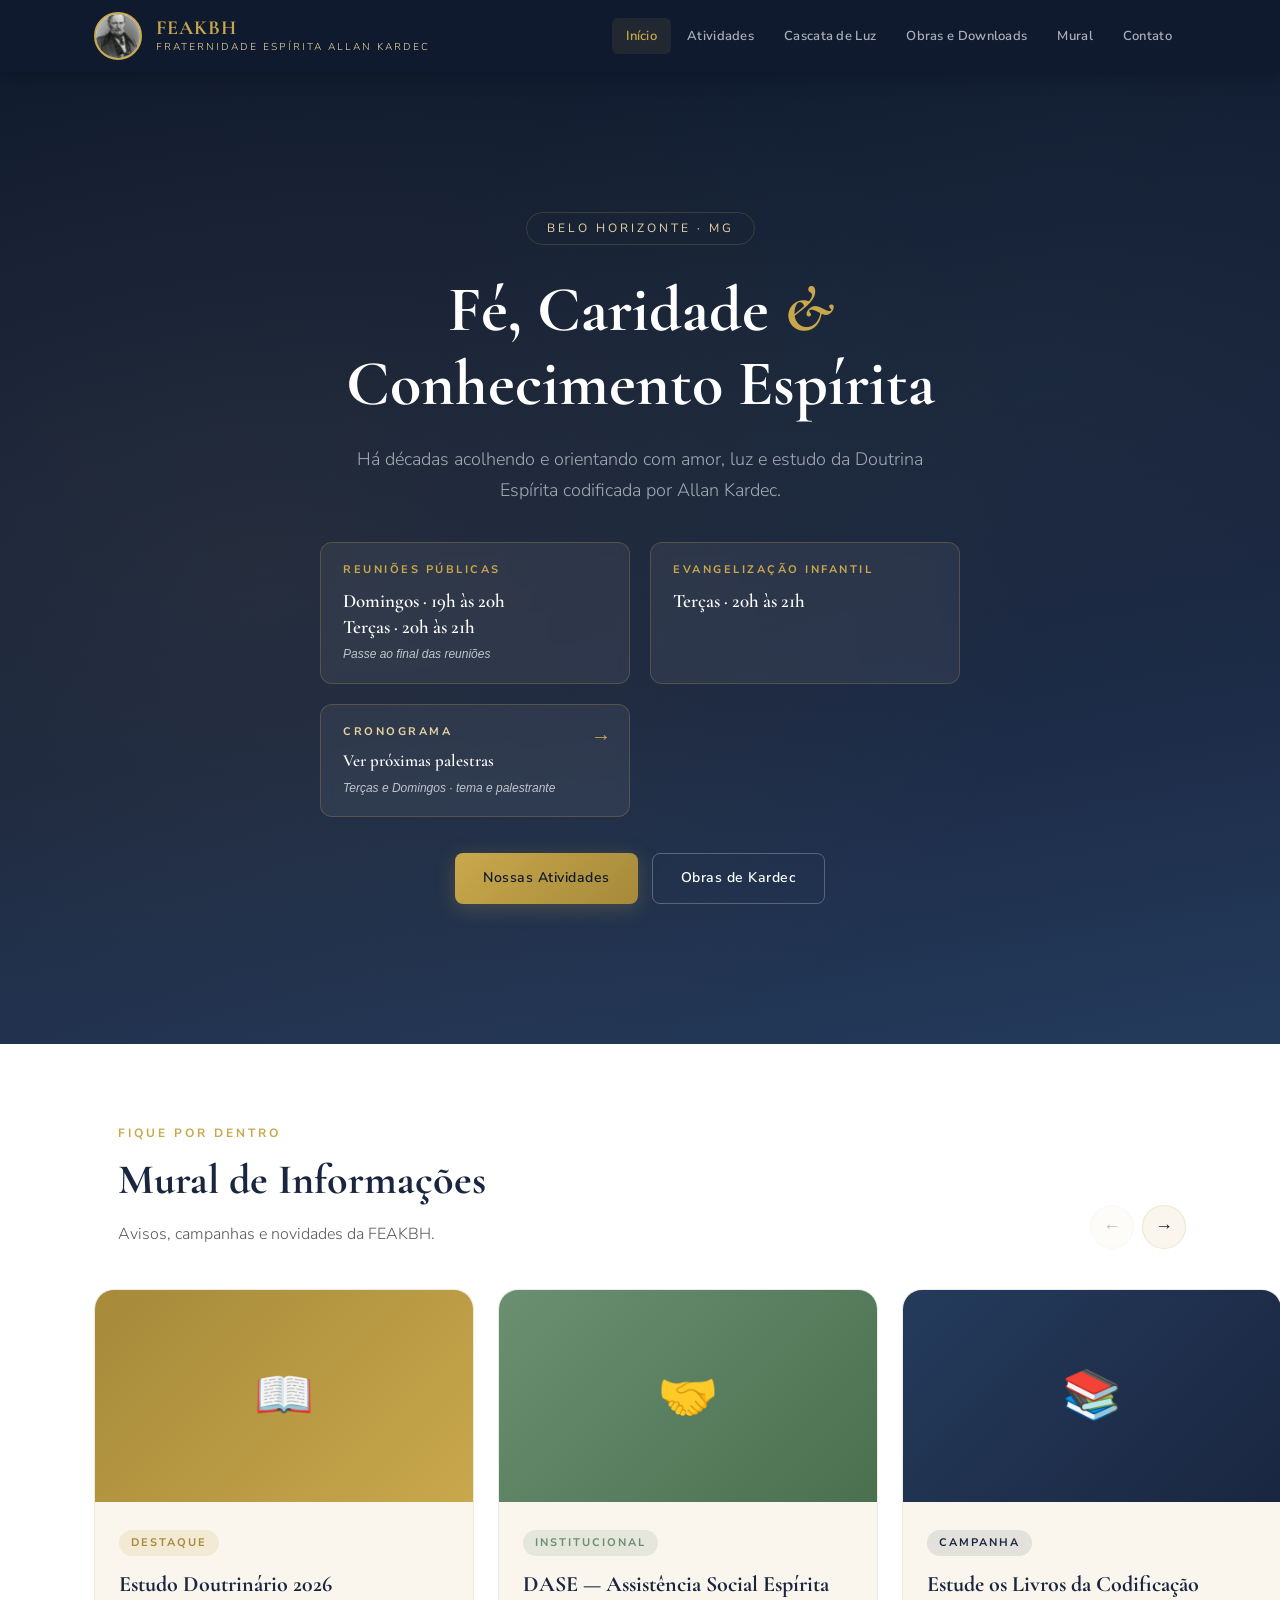
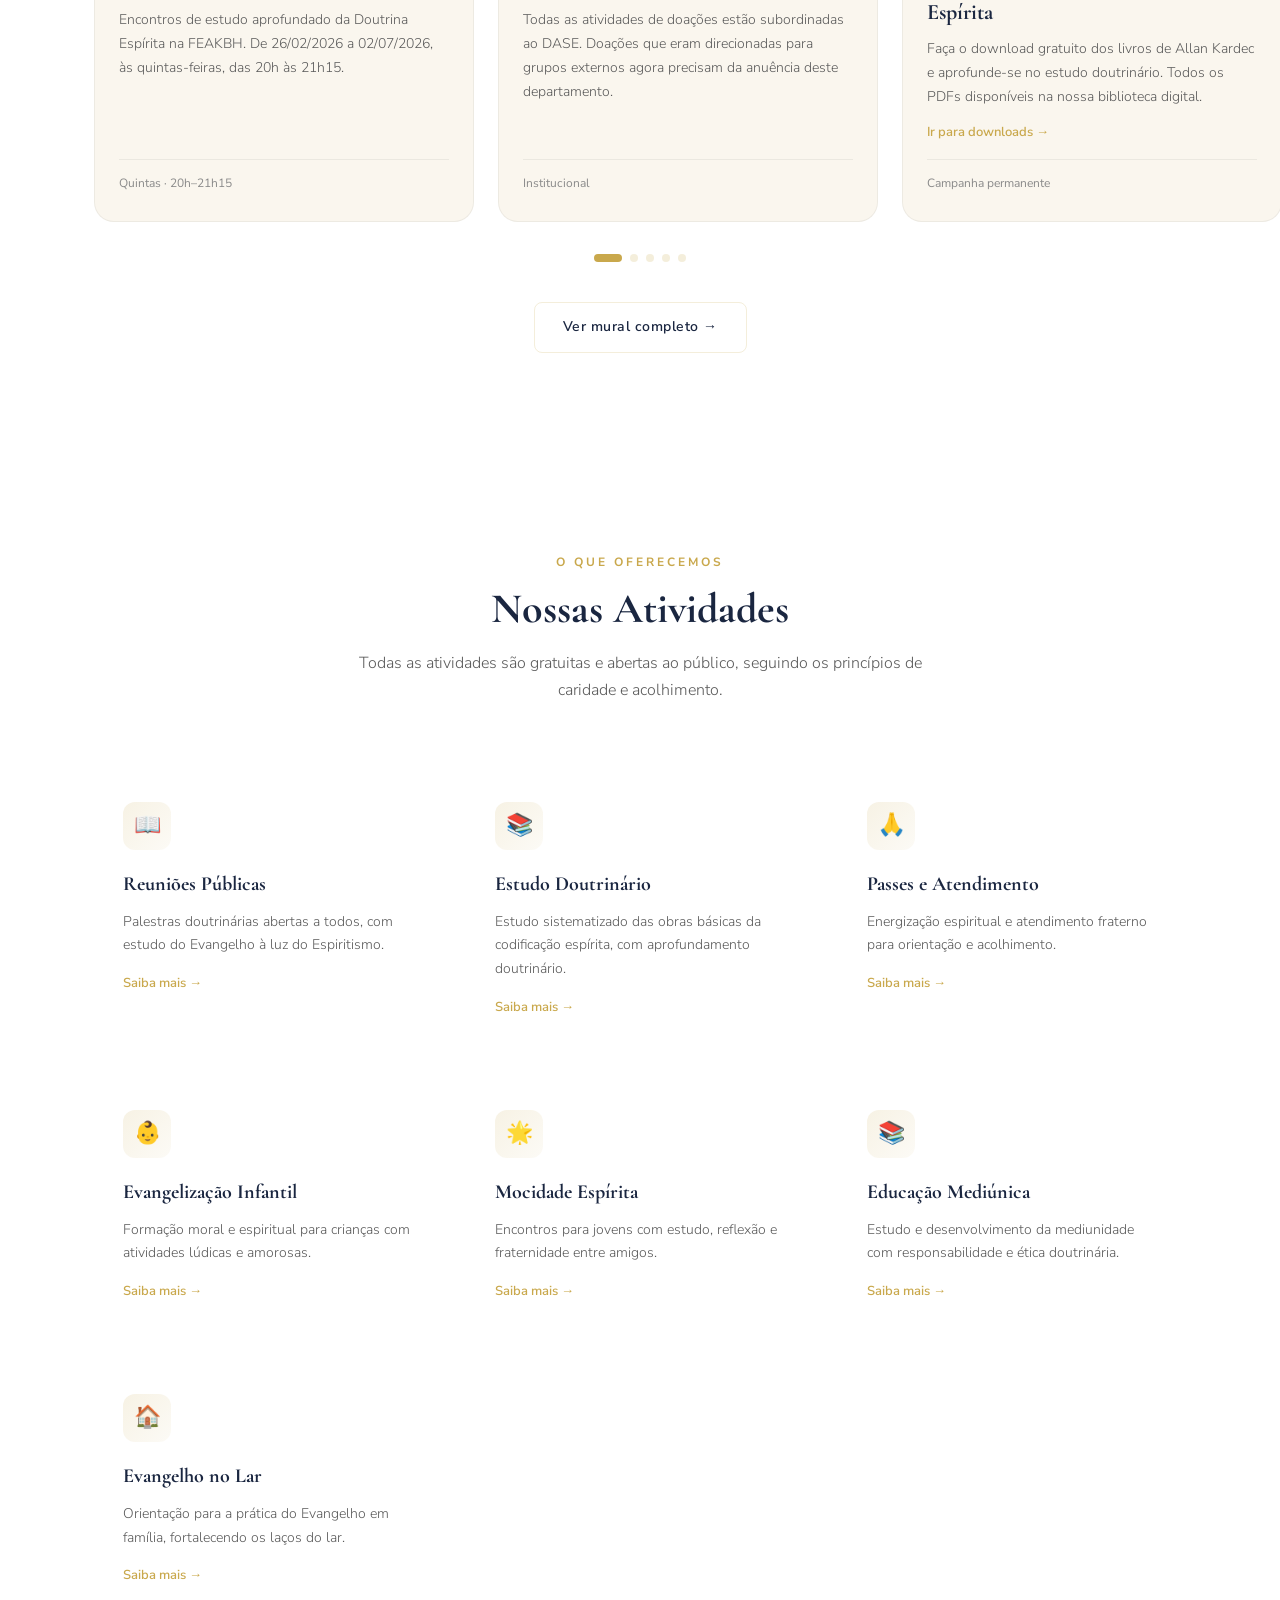
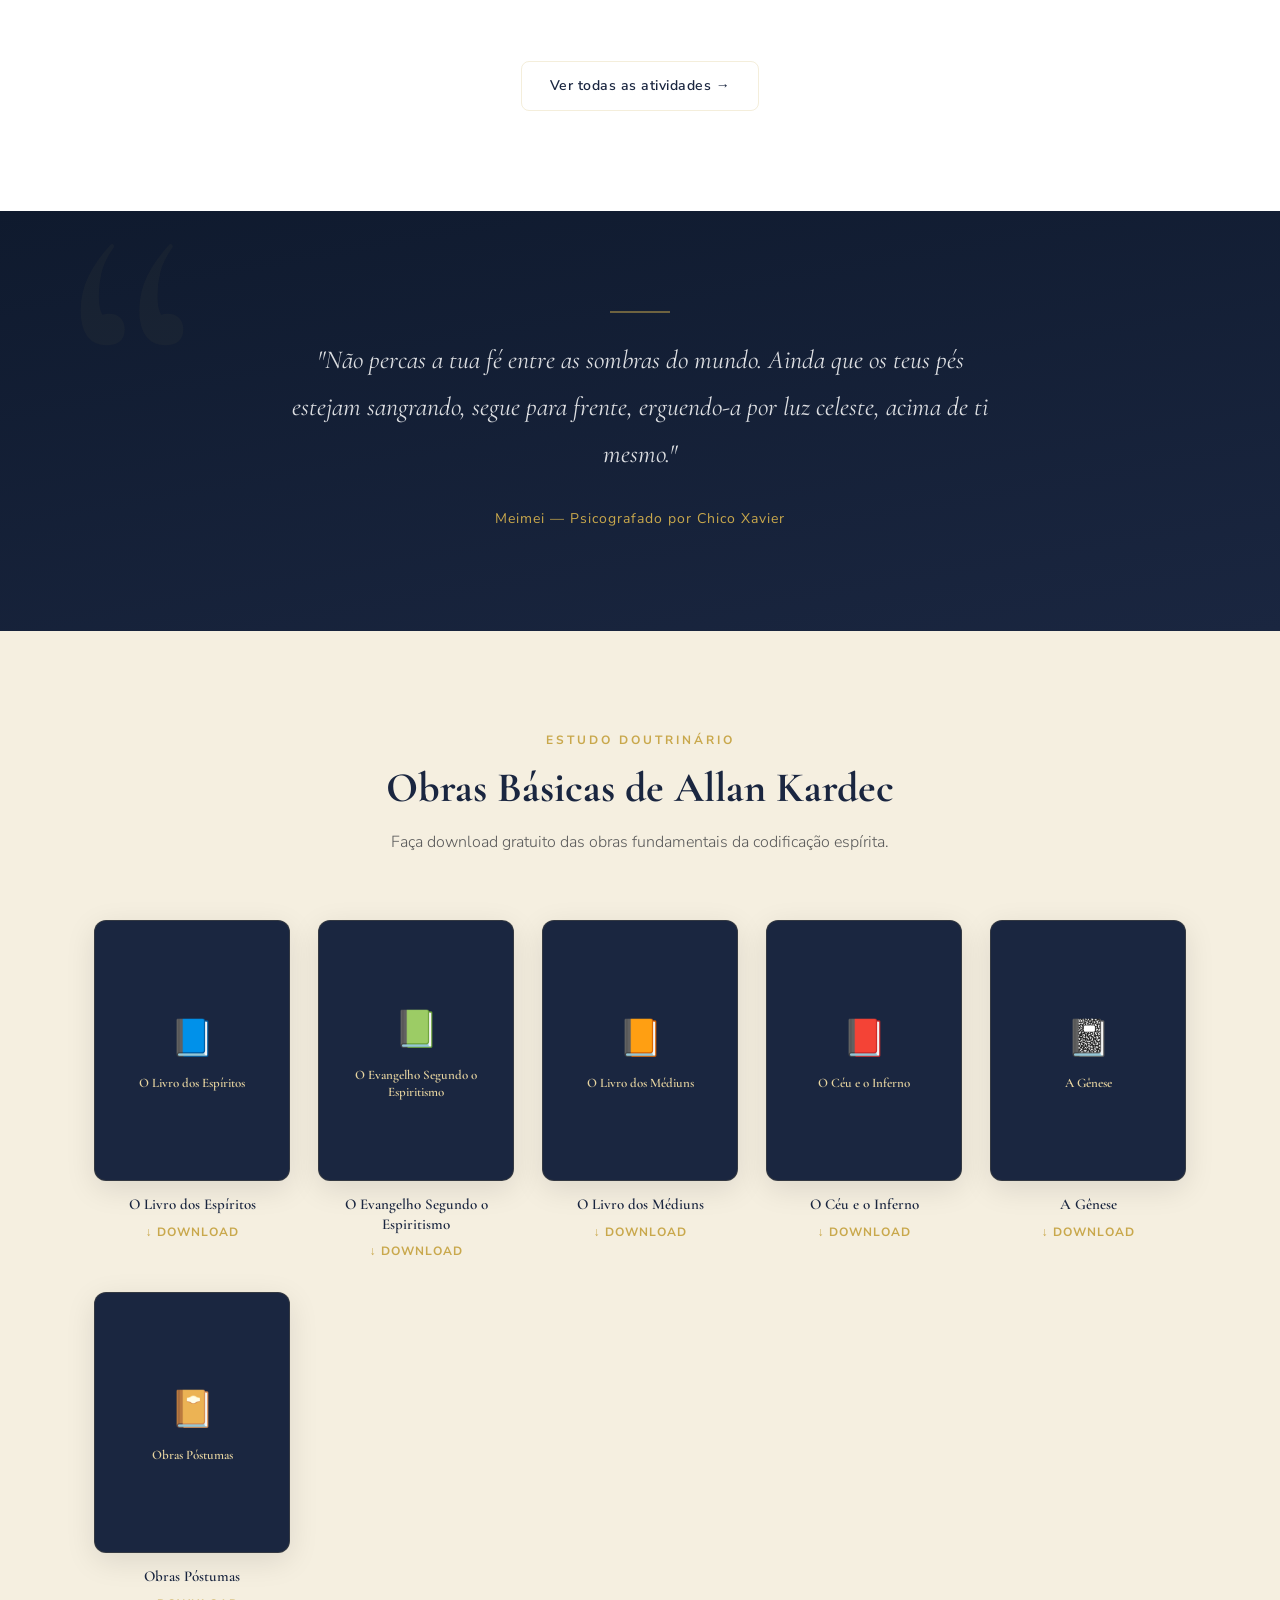
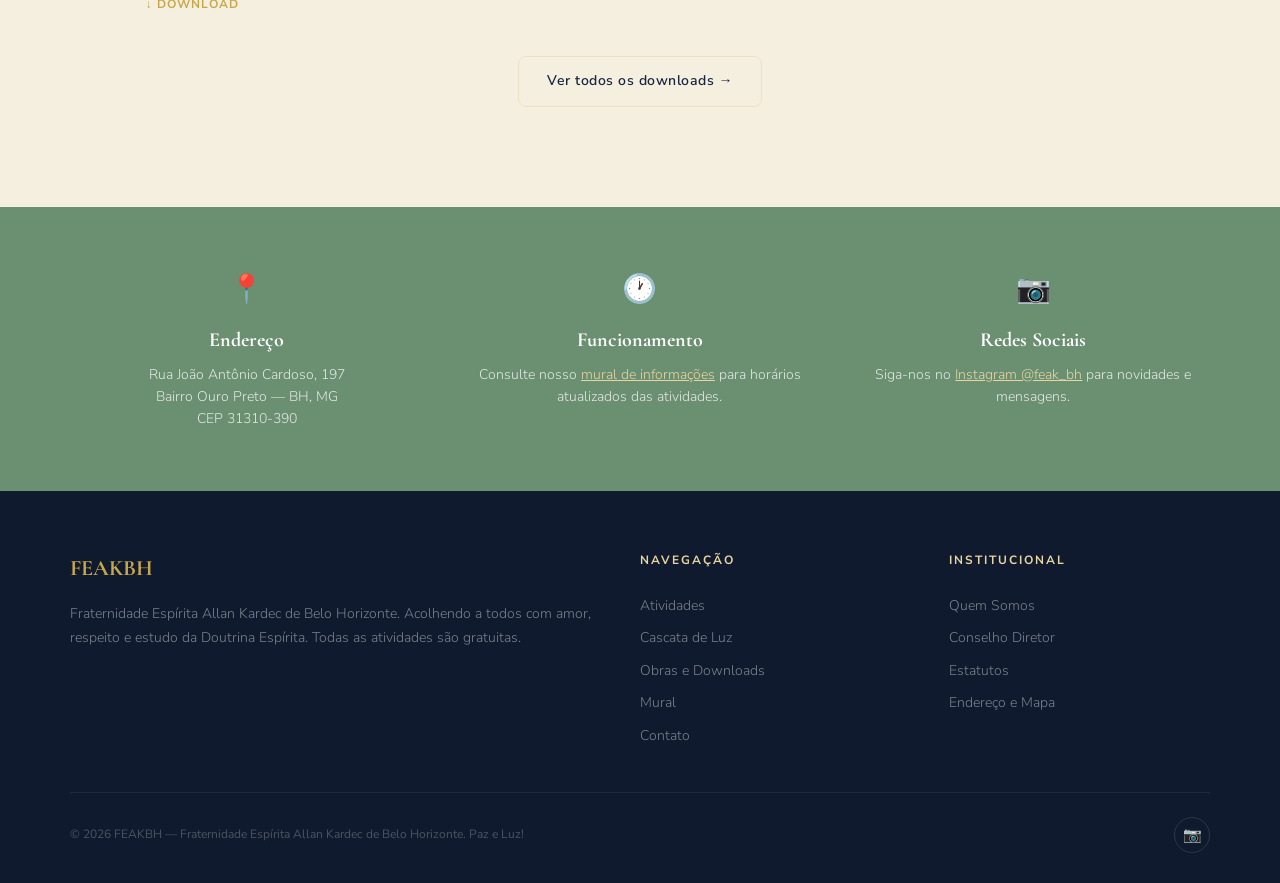
==== commit 364f4ed3: "Cronograma agora é card destacado junto aos horários no Hero Move o acesso ao Cronograma de um botão" ====
--- a/feakbh-site/index.html
+++ b/feakbh-site/index.html
@@ -97,12 +97,17 @@
           <div class="hero-schedule-label">Evangelização Infantil</div>
           <div class="hero-schedule-time">Terças · 20h às 21h</div>
         </div>
+        <button type="button" class="hero-schedule-item hero-schedule-cta" id="openCronograma">
+          <div class="hero-schedule-label">Cronograma</div>
+          <div class="hero-schedule-time">Ver próximas palestras</div>
+          <div class="hero-schedule-note">Terças e Domingos · tema e palestrante</div>
+          <div class="hero-schedule-arrow" aria-hidden="true">→</div>
+        </button>
       </div>
 
       <div class="hero-actions">
         <a href="pages/atividades.html" class="btn btn-primary">Nossas Atividades</a>
         <a href="pages/downloads.html" class="btn btn-outline">Obras de Kardec</a>
-        <button type="button" class="btn btn-outline" id="openCronograma">Cronograma</button>
       </div>
     </div>
   </section>
@@ -112,13 +117,9 @@
     <div class="cronograma-backdrop" data-close-cronograma></div>
     <div class="cronograma-dialog">
       <button type="button" class="cronograma-close" data-close-cronograma aria-label="Fechar">✕</button>
-      <h3 id="cronogramaTitle">Cronograma do mês</h3>
-      <!-- Substitua o src abaixo pela arte do mês. Formato recomendado: JPG/PNG, proporção 4:5 ou 1:1, salvo em /images/ -->
-      <img src="images/cronograma-mes.jpg" alt="Cronograma de reuniões do mês" onerror="this.style.display='none';this.nextElementSibling.style.display='block';">
-      <div class="cronograma-placeholder" style="display:none">
-        <p>📅</p>
-        <p><strong>Arte do cronograma ainda não publicada.</strong></p>
-        <p>Salve a imagem em <code>images/cronograma-mes.jpg</code> para exibir aqui.</p>
+      <h3 id="cronogramaTitle">Cronograma de Palestras</h3>
+      <div class="cronograma-content" id="cronogramaContent">
+        <div class="cronograma-loading">Carregando cronograma…</div>
       </div>
     </div>
   </div>
@@ -204,7 +205,7 @@
             <span class="mural-slide-tag aviso">Recomendação</span>
             <h3>Livro: O Que é o Espiritismo</h3>
             <p>Indicado para iniciantes na Doutrina Espírita. Excelente ponto de partida para quem deseja conhecer os fundamentos do Espiritismo.</p>
-            <a href="https://feakbh.com/Download/QEE_LD.pdf" class="mural-slide-link" download>↓ Download gratuito →</a>
+            <a href="downloads/qee-ld.pdf" class="mural-slide-link" download>↓ Download gratuito →</a>
             <div class="mural-slide-date">Recomendação permanente</div>
           </div>
         </div>
@@ -312,32 +313,32 @@
         <div class="book-card fade-in">
           <div class="book-cover"><div class="book-placeholder">📘</div><span>O Livro dos Espíritos</span></div>
           <h4>O Livro dos Espíritos</h4>
-          <a href="https://feakbh.com/Download/135.pdf" class="download-link" download>↓ Download</a>
+          <a href="downloads/livro-espiritos.pdf" class="download-link" download>↓ Download</a>
         </div>
         <div class="book-card fade-in">
           <div class="book-cover"><div class="book-placeholder">📗</div><span>O Evangelho Segundo o Espiritismo</span></div>
           <h4>O Evangelho Segundo o Espiritismo</h4>
-          <a href="https://feakbh.com/Download/evangelho-guillon.pdf" class="download-link" download>↓ Download</a>
+          <a href="downloads/evangelho-guillon.pdf" class="download-link" download>↓ Download</a>
         </div>
         <div class="book-card fade-in">
           <div class="book-cover"><div class="book-placeholder">📙</div><span>O Livro dos Médiuns</span></div>
           <h4>O Livro dos Médiuns</h4>
-          <a href="https://feakbh.com/Download/136.pdf" class="download-link" download>↓ Download</a>
+          <a href="downloads/livro-mediuns.pdf" class="download-link" download>↓ Download</a>
         </div>
         <div class="book-card fade-in">
           <div class="book-cover"><div class="book-placeholder">📕</div><span>O Céu e o Inferno</span></div>
           <h4>O Céu e o Inferno</h4>
-          <a href="https://feakbh.com/Download/ci.pdf" class="download-link" download>↓ Download</a>
+          <a href="downloads/ceu-e-inferno.pdf" class="download-link" download>↓ Download</a>
         </div>
         <div class="book-card fade-in">
           <div class="book-cover"><div class="book-placeholder">📓</div><span>A Gênese</span></div>
           <h4>A Gênese</h4>
-          <a href="https://feakbh.com/Download/ge.pdf" class="download-link" download>↓ Download</a>
+          <a href="downloads/genese.pdf" class="download-link" download>↓ Download</a>
         </div>
         <div class="book-card fade-in">
           <div class="book-cover"><div class="book-placeholder">📔</div><span>Obras Póstumas</span></div>
           <h4>Obras Póstumas</h4>
-          <a href="https://feakbh.com/Download/op.pdf" class="download-link" download>↓ Download</a>
+          <a href="downloads/obras-postumas.pdf" class="download-link" download>↓ Download</a>
         </div>
       </div>
       <div class="text-center mt-40">
--- a/feakbh-site/css/style.css
+++ b/feakbh-site/css/style.css
@@ -673,6 +673,39 @@
   backdrop-filter: blur(6px);
   text-align: left;
 }
+
+/* Clickable cronograma card — looks like a sibling schedule item but is interactive */
+button.hero-schedule-item {
+  font: inherit;
+  color: inherit;
+  cursor: pointer;
+  position: relative;
+  transition: background 0.25s, border-color 0.25s, transform 0.15s;
+}
+button.hero-schedule-item:hover,
+button.hero-schedule-item:focus-visible {
+  background: rgba(201,168,76,0.12);
+  border-color: var(--gold);
+  transform: translateY(-2px);
+  outline: none;
+}
+button.hero-schedule-item:active { transform: translateY(0); }
+.hero-schedule-cta .hero-schedule-label { color: var(--gold-light); }
+.hero-schedule-cta .hero-schedule-time {
+  font-size: 17px;
+  font-weight: 600;
+}
+.hero-schedule-arrow {
+  position: absolute;
+  top: 16px;
+  right: 18px;
+  color: var(--gold);
+  font-size: 20px;
+  transition: transform 0.25s;
+}
+button.hero-schedule-item:hover .hero-schedule-arrow {
+  transform: translateX(4px);
+}
 .hero-schedule-label {
   font-size: 11px;
   font-weight: 700;
@@ -755,22 +788,127 @@
   transition: background 0.2s;
 }
 .cronograma-close:hover { background: var(--navy-light); }
-.cronograma-placeholder {
-  padding: 48px 24px;
+.cronograma-content { margin-top: 8px; }
+.cronograma-loading,
+.cronograma-empty,
+.cronograma-error {
+  padding: 40px 20px;
   text-align: center;
   background: var(--cream-warm);
   border: 1px dashed var(--border);
   border-radius: var(--radius-md);
   color: var(--text-mid);
-}
-.cronograma-placeholder p { margin-bottom: 10px; }
-.cronograma-placeholder p:first-child { font-size: 36px; margin-bottom: 16px; }
-.cronograma-placeholder code {
-  background: rgba(201,168,76,0.15);
-  padding: 2px 8px;
-  border-radius: 4px;
-  font-size: 13px;
+  font-size: 14px;
+}
+.cronograma-error p:first-child { font-size: 36px; margin-bottom: 12px; }
+.cronograma-error p { margin-bottom: 8px; }
+
+.cronograma-sheet-label,
+.cronograma-schedule-info {
+  font-size: 11px;
+  font-weight: 600;
+  letter-spacing: 1.5px;
+  text-transform: uppercase;
+  color: var(--gold);
+  text-align: center;
+  margin-bottom: 6px;
+  margin-top: 0;
+}
+
+.cronograma-month {
+  font-family: 'Cormorant Garamond', serif;
+  font-size: 20px;
+  font-weight: 700;
   color: var(--navy);
+  text-align: center;
+  margin-bottom: 16px;
+  padding-bottom: 10px;
+  border-bottom: 1px solid var(--border);
+}
+
+.cronograma-events {
+  display: flex;
+  flex-direction: column;
+  gap: 10px;
+}
+.cronograma-event {
+  display: flex;
+  align-items: center;
+  gap: 14px;
+  padding: 12px;
+  background: var(--cream-warm);
+  border-radius: var(--radius-sm);
+  border-left: 3px solid var(--gold);
+  transition: background 0.2s;
+}
+.cronograma-event.past {
+  opacity: 0.5;
+  border-left-color: var(--text-light);
+}
+.cronograma-event.today {
+  background: rgba(201, 168, 76, 0.15);
+  border-left-color: var(--navy);
+  border-left-width: 5px;
+}
+
+.cronograma-day-wrap {
+  flex-shrink: 0;
+  display: flex;
+  flex-direction: column;
+  align-items: center;
+  gap: 4px;
+  min-width: 58px;
+}
+.cronograma-day {
+  min-width: 58px;
+  height: 38px;
+  padding: 0 10px;
+  border-radius: 19px;
+  background: var(--navy);
+  color: #FFFFFF;
+  display: flex;
+  align-items: center;
+  justify-content: center;
+  font-family: 'Cormorant Garamond', serif;
+  font-size: 16px;
+  font-weight: 700;
+  letter-spacing: 0.5px;
+}
+.cronograma-weekday {
+  font-size: 10px;
+  font-weight: 700;
+  letter-spacing: 1px;
+  color: var(--text-mid);
+  text-transform: uppercase;
+}
+.cronograma-event.today .cronograma-day {
+  background: var(--gold);
+  color: var(--navy-deep);
+}
+.cronograma-event.today .cronograma-weekday {
+  color: var(--gold-dark);
+}
+.cronograma-event.past .cronograma-day {
+  background: var(--text-light);
+}
+
+.cronograma-info { flex: 1; min-width: 0; }
+.cronograma-tema {
+  font-size: 14px;
+  font-weight: 600;
+  color: var(--navy);
+  line-height: 1.3;
+  margin-bottom: 2px;
+}
+.cronograma-tema em {
+  font-style: italic;
+  color: var(--text-light);
+  font-weight: 300;
+}
+.cronograma-palestrante {
+  font-size: 12px;
+  color: var(--text-mid);
+  letter-spacing: 0.3px;
 }
 body.modal-open { overflow: hidden; }
 
@@ -782,3 +920,119 @@
   from { opacity: 0; transform: translateY(20px); }
   to { opacity: 1; transform: translateY(0); }
 }
+
+/* ===== PWA INSTALL BANNER ===== */
+.pwa-install-banner {
+  position: fixed;
+  left: 16px;
+  right: 16px;
+  bottom: 16px;
+  z-index: 900;
+  max-width: 520px;
+  margin: 0 auto;
+  background: var(--navy);
+  color: #FFFFFF;
+  padding: 14px 44px 14px 14px;
+  border-radius: var(--radius-md);
+  border: 1px solid rgba(201, 168, 76, 0.4);
+  box-shadow: 0 12px 40px rgba(0, 0, 0, 0.35);
+  display: flex;
+  align-items: center;
+  gap: 12px;
+  transform: translateY(140%);
+  opacity: 0;
+  transition: transform 0.35s ease, opacity 0.35s ease;
+}
+.pwa-install-banner.visible {
+  transform: translateY(0);
+  opacity: 1;
+}
+.pwa-install-icon {
+  flex-shrink: 0;
+  width: 48px;
+  height: 48px;
+  border-radius: 10px;
+  overflow: hidden;
+  background: var(--navy-deep);
+}
+.pwa-install-icon img {
+  width: 100%;
+  height: 100%;
+  object-fit: cover;
+  display: block;
+}
+.pwa-install-body {
+  flex: 1;
+  min-width: 0;
+}
+.pwa-install-title {
+  font-family: 'Cormorant Garamond', serif;
+  font-size: 17px;
+  font-weight: 700;
+  color: var(--gold);
+  line-height: 1.2;
+  margin-bottom: 2px;
+}
+.pwa-install-text {
+  font-size: 13px;
+  color: rgba(255, 255, 255, 0.8);
+  line-height: 1.4;
+  font-weight: 300;
+}
+.pwa-install-text strong { color: #FFFFFF; font-weight: 600; }
+.pwa-install-kbd {
+  display: inline-block;
+  padding: 1px 6px;
+  border-radius: 4px;
+  background: rgba(255, 255, 255, 0.12);
+  border: 1px solid rgba(255, 255, 255, 0.2);
+  font-family: monospace;
+  font-size: 12px;
+}
+.pwa-install-btn {
+  flex-shrink: 0;
+  padding: 9px 16px;
+  border: none;
+  border-radius: 8px;
+  background: var(--gold);
+  color: var(--navy-deep);
+  font-family: 'Nunito Sans', sans-serif;
+  font-size: 13px;
+  font-weight: 700;
+  letter-spacing: 0.5px;
+  cursor: pointer;
+  transition: background 0.2s, transform 0.2s;
+}
+.pwa-install-btn:hover {
+  background: var(--gold-light);
+  transform: translateY(-1px);
+}
+.pwa-install-close {
+  position: absolute;
+  top: 8px;
+  right: 8px;
+  width: 28px;
+  height: 28px;
+  border-radius: 50%;
+  border: none;
+  background: rgba(255, 255, 255, 0.08);
+  color: rgba(255, 255, 255, 0.7);
+  font-size: 13px;
+  cursor: pointer;
+  transition: background 0.2s, color 0.2s;
+}
+.pwa-install-close:hover {
+  background: rgba(255, 255, 255, 0.18);
+  color: #FFFFFF;
+}
+
+@media (max-width: 480px) {
+  .pwa-install-banner {
+    padding: 12px 36px 12px 12px;
+    gap: 10px;
+  }
+  .pwa-install-icon { width: 42px; height: 42px; }
+  .pwa-install-title { font-size: 15px; }
+  .pwa-install-text { font-size: 12px; }
+  .pwa-install-btn { padding: 8px 12px; font-size: 12px; }
+}
